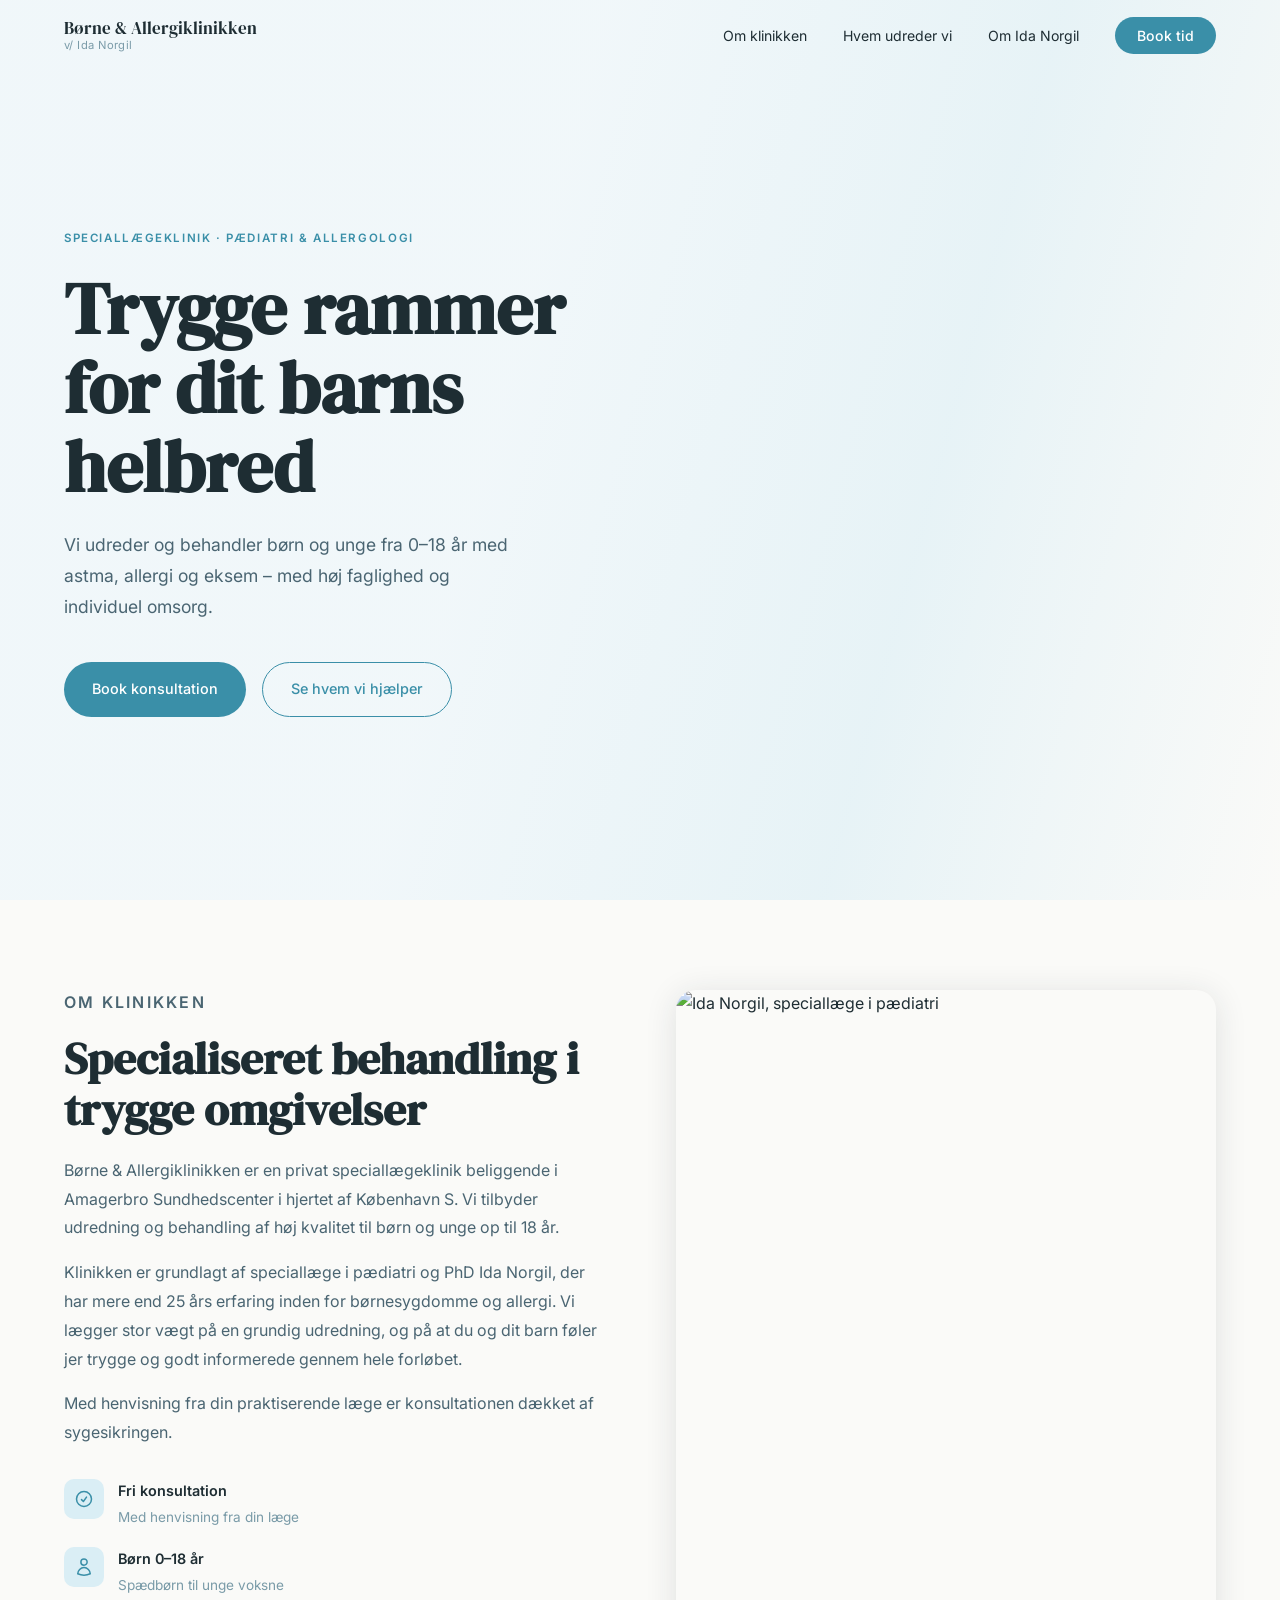
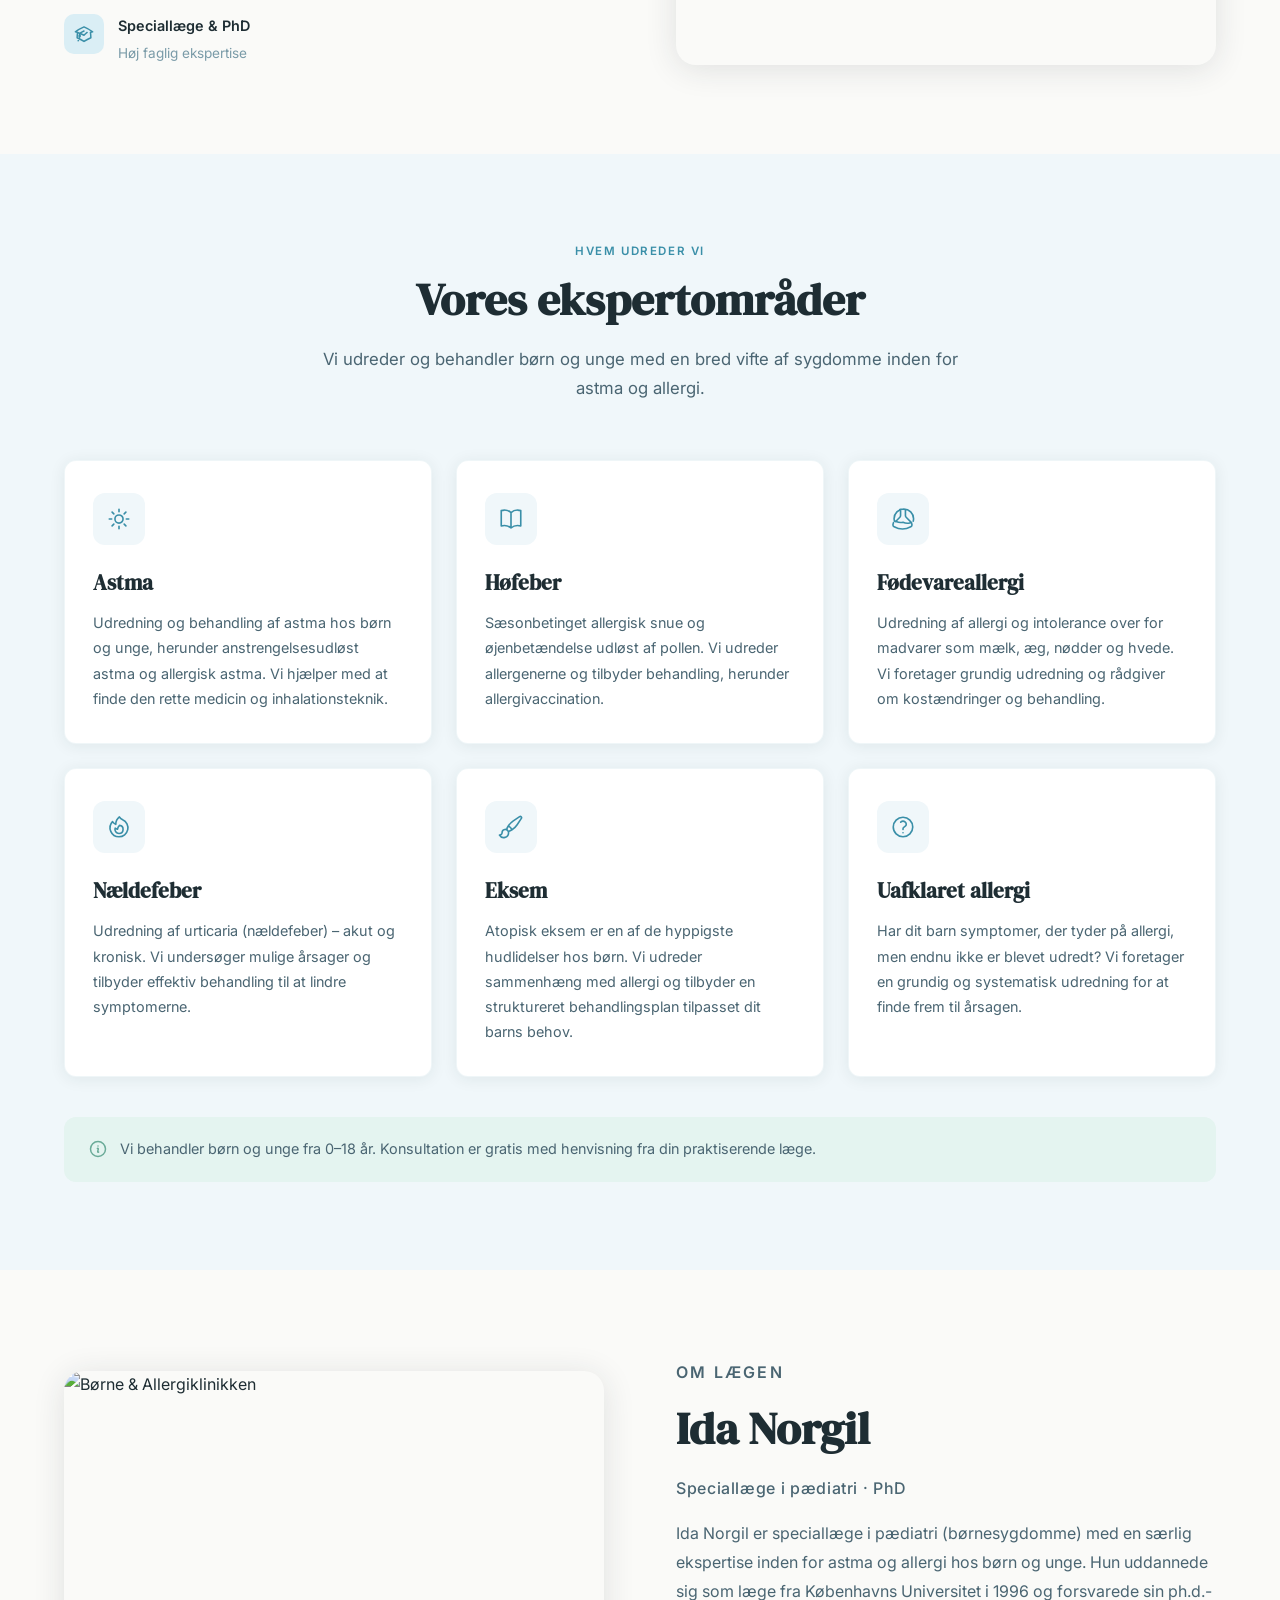
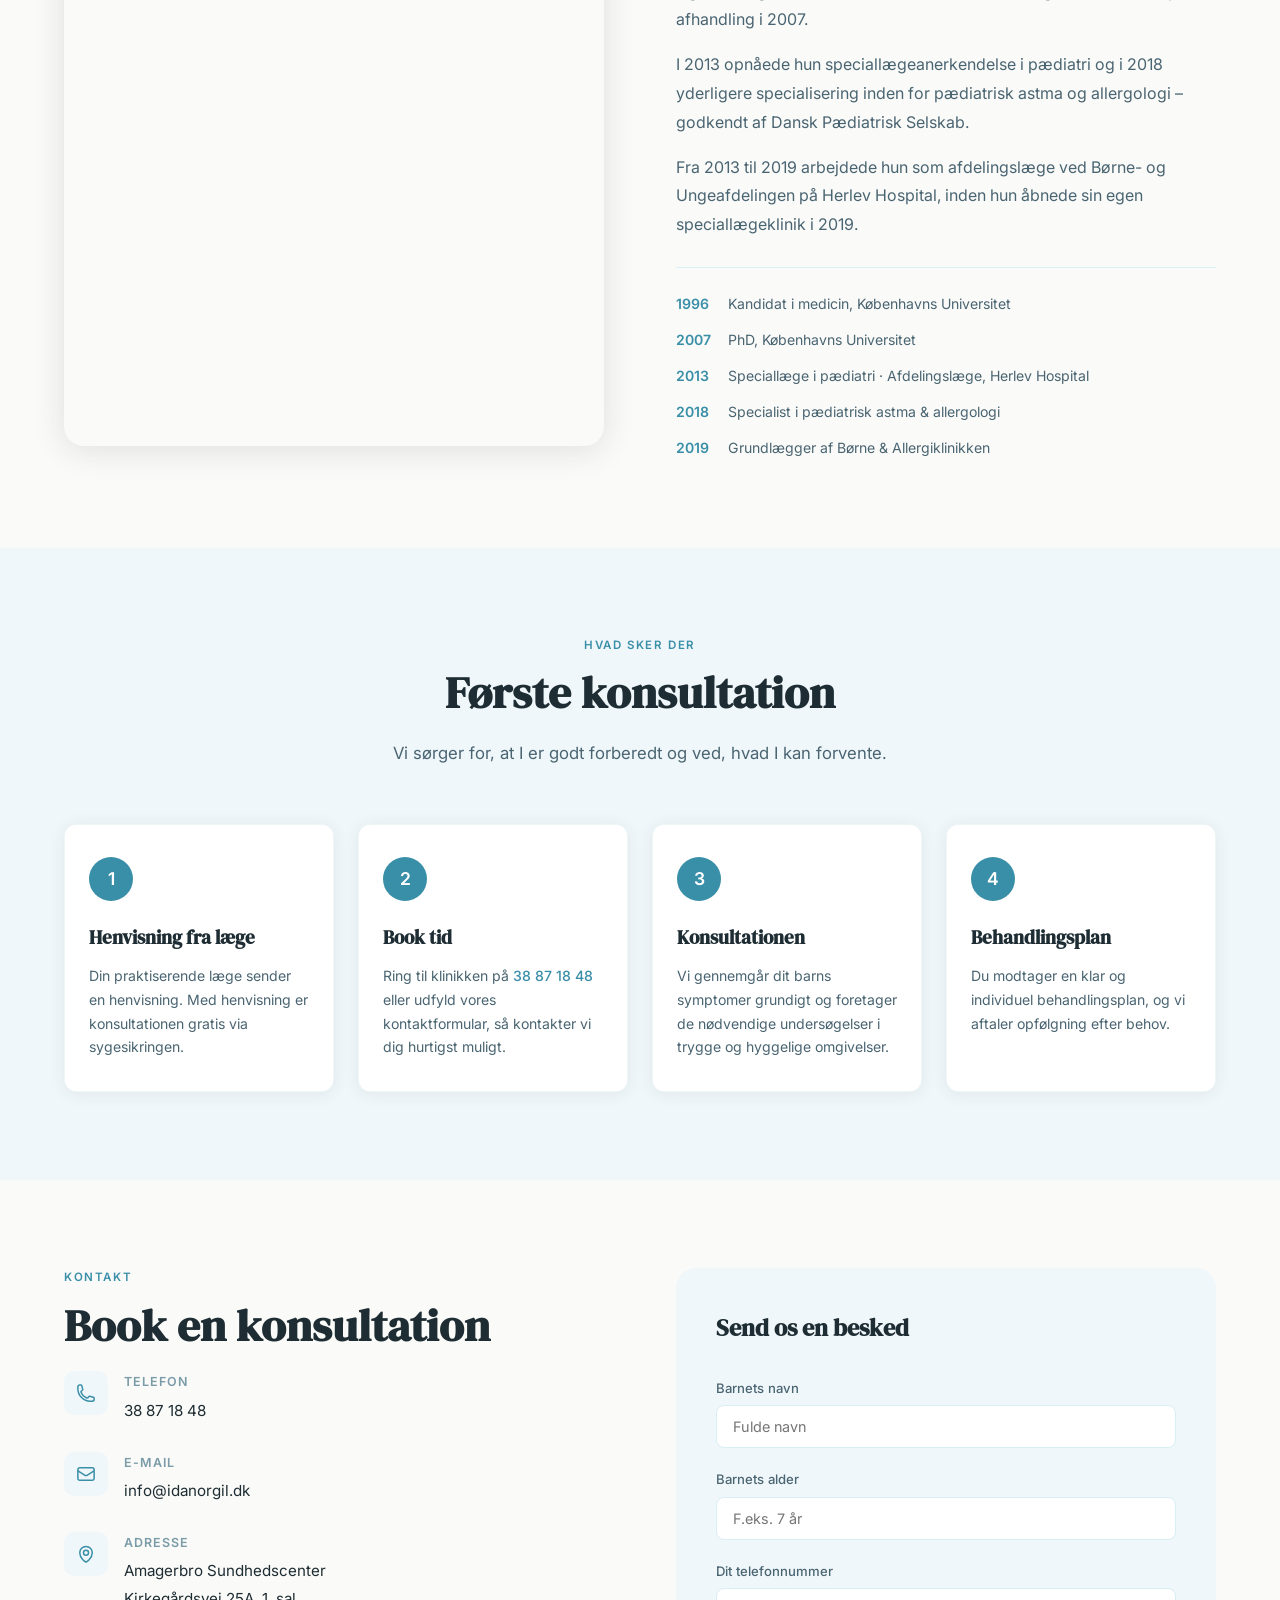
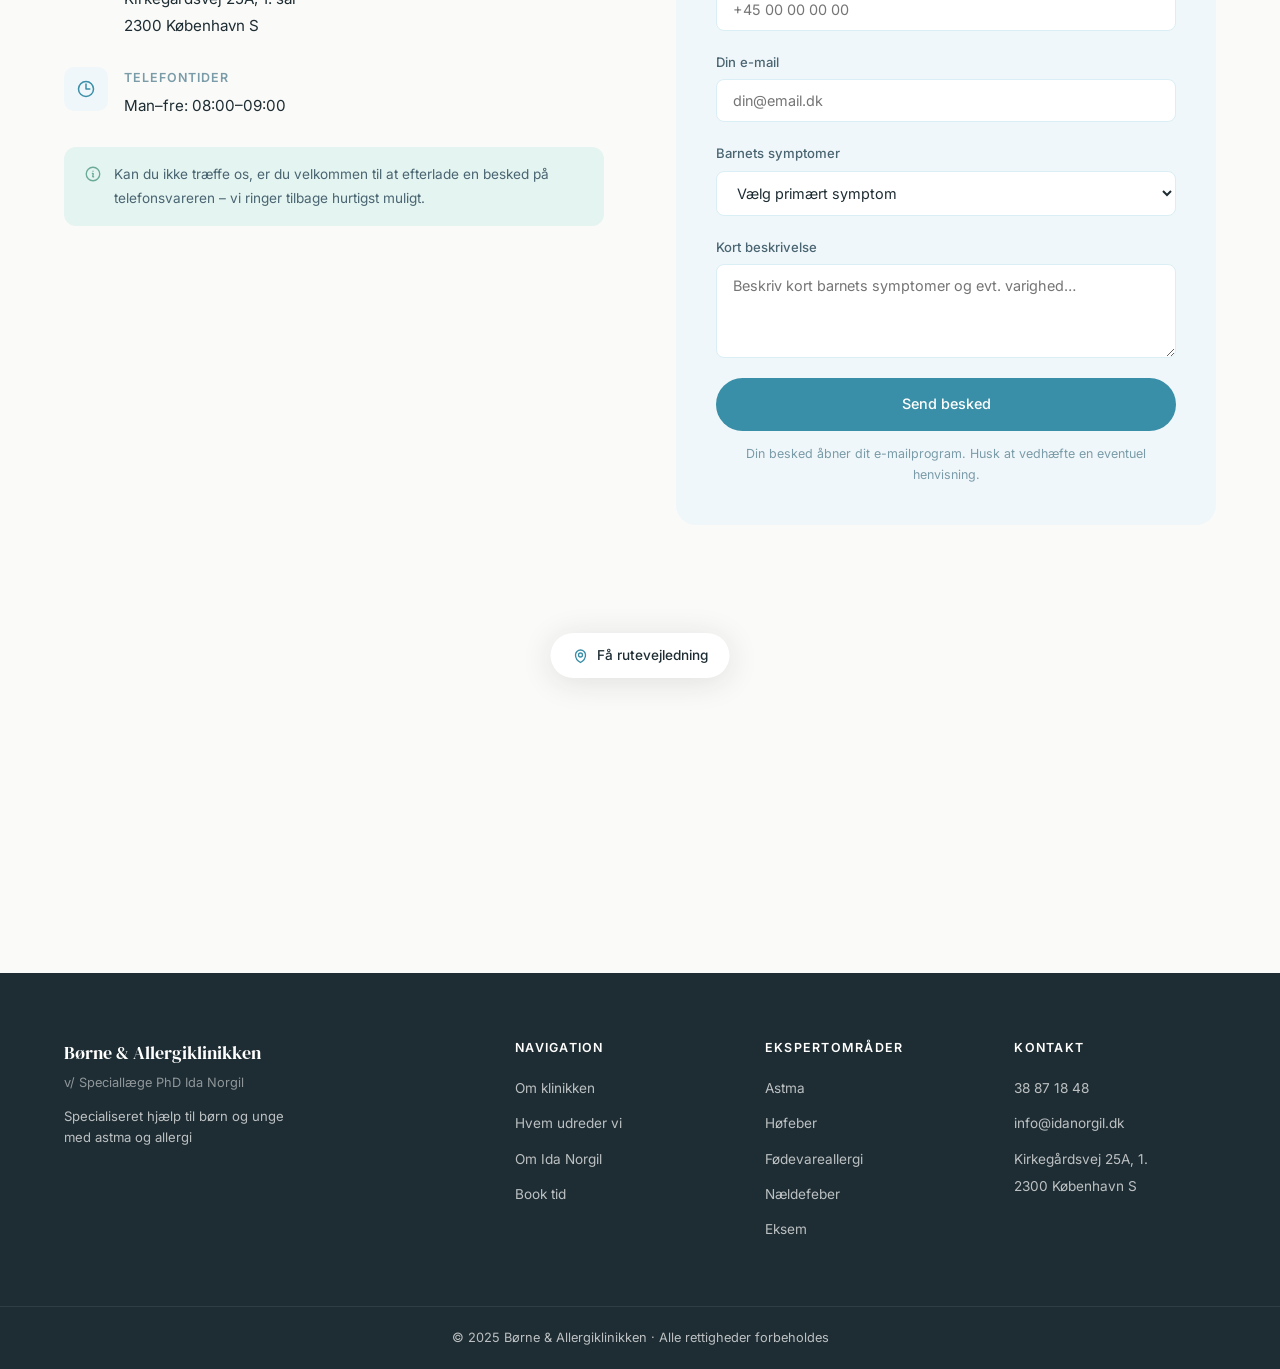
==== index.html @ 17134427 "Add files via upload" ====
<!DOCTYPE html>
<html lang="da">
<head>
  <meta charset="UTF-8" />
  <meta name="viewport" content="width=device-width, initial-scale=1.0" />
  <title>Børne & Allergiklinikken | Speciallæge Ida Norgil – København S</title>
  <meta name="description" content="Speciallægeklinik for børn og unge 0–18 år med astma, allergi, eksem og fødevareintoleranse. Ida Norgil, speciallæge i pædiatri, PhD. Amagerbro, København S." />

  <meta property="og:title" content="Børne & Allergiklinikken | Ida Norgil" />
  <meta property="og:description" content="Specialiseret udredning og behandling af børn og unge med astma og allergi i trygge omgivelser." />
  <meta property="og:type" content="website" />

  <link rel="preconnect" href="https://fonts.googleapis.com" />
  <link rel="preconnect" href="https://fonts.gstatic.com" crossorigin />
  <link href="https://fonts.googleapis.com/css2?family=DM+Serif+Display:ital@0;1&family=Inter:wght@300;400;500;600&display=swap" rel="stylesheet" />

  <link rel="stylesheet" href="style.css" />
</head>
<body>

  <!-- ─── NAV ──────────────────────────────────────────────────────────── -->
  <header class="site-header" id="top">
    <nav class="nav container">
      <a href="#top" class="nav__logo">
        <span class="nav__logo-text">
          <span class="nav__logo-main">Børne & Allergiklinikken</span>
          <span class="nav__logo-sub">v/ Ida Norgil</span>
        </span>
      </a>
      <button class="nav__burger" aria-label="Åbn menu" aria-expanded="false">
        <span></span><span></span><span></span>
      </button>
      <ul class="nav__links">
        <li><a href="#om">Om klinikken</a></li>
        <li><a href="#behandlinger">Hvem udreder vi</a></li>
        <li><a href="#ida">Om Ida Norgil</a></li>
        <li><a href="#kontakt" class="nav__cta">Book tid</a></li>
      </ul>
    </nav>
  </header>

  <!-- ─── HERO ─────────────────────────────────────────────────────────── -->
  <section class="hero" id="hero">
    <div class="hero__bg" aria-hidden="true"></div>
    <div class="container hero__inner">
      <div class="hero__content">
        <p class="hero__eyebrow">Speciallægeklinik · Pædiatri & Allergologi</p>
        <h1 class="hero__title">Trygge rammer<br>for dit barns helbred</h1>
        <p class="hero__lead">Vi udreder og behandler børn og unge fra 0–18 år med astma, allergi og eksem – med høj faglighed og individuel omsorg.</p>
        <div class="hero__actions">
          <a href="#kontakt" class="btn btn--primary">Book konsultation</a>
          <a href="#behandlinger" class="btn btn--ghost">Se hvem vi hjælper</a>
        </div>
      </div>
    </div>
  </section>

  <!-- ─── OM KLINIKKEN ──────────────────────────────────────────────────── -->
  <section class="om section" id="om">
    <div class="container om__inner">
      <div class="om__text">
        <p class="eyebrow">Om klinikken</p>
        <h2 class="section-title">Specialiseret behandling i trygge omgivelser</h2>
        <p>Børne & Allergiklinikken er en privat speciallægeklinik beliggende i Amagerbro Sundhedscenter i hjertet af København S. Vi tilbyder udredning og behandling af høj kvalitet til børn og unge op til 18 år.</p>
        <p>Klinikken er grundlagt af speciallæge i pædiatri og PhD Ida Norgil, der har mere end 25 års erfaring inden for børnesygdomme og allergi. Vi lægger stor vægt på en grundig udredning, og på at du og dit barn føler jer trygge og godt informerede gennem hele forløbet.</p>
        <p>Med henvisning fra din praktiserende læge er konsultationen dækket af sygesikringen.</p>
        <div class="om__highlights">
          <div class="om__highlight">
            <span class="om__highlight-icon">
              <svg viewBox="0 0 24 24" fill="none" stroke="currentColor" stroke-width="1.8"><path stroke-linecap="round" stroke-linejoin="round" d="M9 12.75 11.25 15 15 9.75M21 12a9 9 0 1 1-18 0 9 9 0 0 1 18 0Z"/></svg>
            </span>
            <div>
              <strong>Fri konsultation</strong>
              <span>Med henvisning fra din læge</span>
            </div>
          </div>
          <div class="om__highlight">
            <span class="om__highlight-icon">
              <svg viewBox="0 0 24 24" fill="none" stroke="currentColor" stroke-width="1.8"><path stroke-linecap="round" stroke-linejoin="round" d="M15.75 6a3.75 3.75 0 1 1-7.5 0 3.75 3.75 0 0 1 7.5 0ZM4.501 20.118a7.5 7.5 0 0 1 14.998 0A17.933 17.933 0 0 1 12 21.75c-2.676 0-5.216-.584-7.499-1.632Z"/></svg>
            </span>
            <div>
              <strong>Børn 0–18 år</strong>
              <span>Spædbørn til unge voksne</span>
            </div>
          </div>
          <div class="om__highlight">
            <span class="om__highlight-icon">
              <svg viewBox="0 0 24 24" fill="none" stroke="currentColor" stroke-width="1.8"><path stroke-linecap="round" stroke-linejoin="round" d="M4.26 10.147a60.438 60.438 0 0 0-.491 6.347A48.62 48.62 0 0 1 12 20.904a48.62 48.62 0 0 1 8.232-4.41 60.46 60.46 0 0 0-.491-6.347m-15.482 0a50.636 50.636 0 0 0-2.658-.813A59.906 59.906 0 0 1 12 3.493a59.903 59.903 0 0 1 10.399 5.84c-.896.248-1.783.52-2.658.814m-15.482 0A50.717 50.717 0 0 1 12 13.489a50.702 50.702 0 0 1 3.741-3.342M6.75 15a.75.75 0 1 0 0-1.5.75.75 0 0 0 0 1.5Zm0 0v-3.675A55.378 55.378 0 0 1 12 8.443m-7.007 11.55A5.981 5.981 0 0 0 6.75 15.75v-1.5"/></svg>
            </span>
            <div>
              <strong>Speciallæge & PhD</strong>
              <span>Høj faglig ekspertise</span>
            </div>
          </div>
        </div>
      </div>
      <div class="om__image-wrap">
        <div class="om__image-inner">
          <img src="public/images/ida.jpg" alt="Ida Norgil, speciallæge i pædiatri" />
        </div>
      </div>
    </div>
  </section>

  <!-- ─── HVEM UDREDER VI ───────────────────────────────────────────────── -->
  <section class="behandlinger section section--alt" id="behandlinger">
    <div class="container">
      <div class="section-header">
        <p class="eyebrow">Hvem udreder vi</p>
        <h2 class="section-title">Vores ekspertområder</h2>
        <p class="section-lead">Vi udreder og behandler børn og unge med en bred vifte af sygdomme inden for astma og allergi.</p>
      </div>

      <div class="cards-grid">

        <div class="card">
          <div class="card__icon">
            <svg viewBox="0 0 24 24" fill="none" stroke="currentColor" stroke-width="1.5"><path stroke-linecap="round" stroke-linejoin="round" d="M12 3v2.25m6.364.386-1.591 1.591M21 12h-2.25m-.386 6.364-1.591-1.591M12 18.75V21m-4.773-4.227-1.591 1.591M5.25 12H3m4.227-4.773L5.636 5.636M15.75 12a3.75 3.75 0 1 1-7.5 0 3.75 3.75 0 0 1 7.5 0Z"/></svg>
          </div>
          <h3 class="card__title">Astma</h3>
          <p class="card__body">Udredning og behandling af astma hos børn og unge, herunder anstrengelsesudløst astma og allergisk astma. Vi hjælper med at finde den rette medicin og inhalationsteknik.</p>
        </div>

        <div class="card">
          <div class="card__icon">
            <svg viewBox="0 0 24 24" fill="none" stroke="currentColor" stroke-width="1.5"><path stroke-linecap="round" stroke-linejoin="round" d="M12 6.042A8.967 8.967 0 0 0 6 3.75c-1.052 0-2.062.18-3 .512v14.25A8.987 8.987 0 0 1 6 18c2.305 0 4.408.867 6 2.292m0-14.25a8.966 8.966 0 0 1 6-2.292c1.052 0 2.062.18 3 .512v14.25A8.987 8.987 0 0 0 18 18a8.967 8.967 0 0 0-6 2.292m0-14.25v14.25"/></svg>
          </div>
          <h3 class="card__title">Høfeber</h3>
          <p class="card__body">Sæsonbetinget allergisk snue og øjenbetændelse udløst af pollen. Vi udreder allergenerne og tilbyder behandling, herunder allergivaccination.</p>
        </div>

        <div class="card">
          <div class="card__icon">
            <svg viewBox="0 0 24 24" fill="none" stroke="currentColor" stroke-width="1.5"><path stroke-linecap="round" stroke-linejoin="round" d="M9.75 3.104v5.714a2.25 2.25 0 0 1-.659 1.591L5 14.5M9.75 3.104c-.251.023-.501.05-.75.082m.75-.082a24.301 24.301 0 0 1 4.5 0m0 0v5.714c0 .597.237 1.17.659 1.591L19.8 15.3M14.25 3.104c.251.023.501.05.75.082M19.8 15.3l-1.57.393A9.065 9.065 0 0 1 12 15a9.065 9.065 0 0 1-6.23-.693L4.2 14M19.8 15.3l.393 1.57c.224.897-.184 1.83-1.019 2.28a15.986 15.986 0 0 1-15.348 0c-.835-.45-1.243-1.383-1.019-2.28l.393-1.57M4.2 14a9.065 9.065 0 0 1-.45-2.25 9 9 0 0 1 18 0c0 .773-.1 1.524-.286 2.243"/></svg>
          </div>
          <h3 class="card__title">Fødevareallergi</h3>
          <p class="card__body">Udredning af allergi og intolerance over for madvarer som mælk, æg, nødder og hvede. Vi foretager grundig udredning og rådgiver om kostændringer og behandling.</p>
        </div>

        <div class="card">
          <div class="card__icon">
            <svg viewBox="0 0 24 24" fill="none" stroke="currentColor" stroke-width="1.5"><path stroke-linecap="round" stroke-linejoin="round" d="M15.362 5.214A8.252 8.252 0 0 1 12 21 8.25 8.25 0 0 1 6.038 7.047 8.287 8.287 0 0 0 9 9.601a8.983 8.983 0 0 1 3.361-6.867 8.21 8.21 0 0 0 3 2.48Z"/><path stroke-linecap="round" stroke-linejoin="round" d="M12 18a3.75 3.75 0 0 0 .495-7.468 5.99 5.99 0 0 0-1.925 3.547 5.975 5.975 0 0 1-2.133-1.001A3.75 3.75 0 0 0 12 18Z"/></svg>
          </div>
          <h3 class="card__title">Nældefeber</h3>
          <p class="card__body">Udredning af urticaria (nældefeber) – akut og kronisk. Vi undersøger mulige årsager og tilbyder effektiv behandling til at lindre symptomerne.</p>
        </div>

        <div class="card">
          <div class="card__icon">
            <svg viewBox="0 0 24 24" fill="none" stroke="currentColor" stroke-width="1.5"><path stroke-linecap="round" stroke-linejoin="round" d="M9.53 16.122a3 3 0 0 0-5.78 1.128 2.25 2.25 0 0 1-2.4 2.245 4.5 4.5 0 0 0 8.4-2.245c0-.399-.078-.78-.22-1.128Zm0 0a15.998 15.998 0 0 0 3.388-1.62m-5.043-.025a15.994 15.994 0 0 1 1.622-3.395m3.42 3.42a15.995 15.995 0 0 0 4.764-4.648l3.876-5.814a1.151 1.151 0 0 0-1.597-1.597L14.146 6.32a15.996 15.996 0 0 0-4.649 4.763m3.42 3.42a6.776 6.776 0 0 0-3.42-3.42"/></svg>
          </div>
          <h3 class="card__title">Eksem</h3>
          <p class="card__body">Atopisk eksem er en af de hyppigste hudlidelser hos børn. Vi udreder sammenhæng med allergi og tilbyder en struktureret behandlingsplan tilpasset dit barns behov.</p>
        </div>

        <div class="card">
          <div class="card__icon">
            <svg viewBox="0 0 24 24" fill="none" stroke="currentColor" stroke-width="1.5"><path stroke-linecap="round" stroke-linejoin="round" d="M9.879 7.519c1.171-1.025 3.071-1.025 4.242 0 1.172 1.025 1.172 2.687 0 3.712-.203.179-.43.326-.67.442-.745.361-1.45.999-1.45 1.827v.75M21 12a9 9 0 1 1-18 0 9 9 0 0 1 18 0Zm-9 5.25h.008v.008H12v-.008Z"/></svg>
          </div>
          <h3 class="card__title">Uafklaret allergi</h3>
          <p class="card__body">Har dit barn symptomer, der tyder på allergi, men endnu ikke er blevet udredt? Vi foretager en grundig og systematisk udredning for at finde frem til årsagen.</p>
        </div>

      </div>

      <div class="section-note">
        <svg viewBox="0 0 24 24" fill="none" stroke="currentColor" stroke-width="1.8"><path stroke-linecap="round" stroke-linejoin="round" d="M11.25 11.25l.041-.02a.75.75 0 0 1 1.063.852l-.708 2.836a.75.75 0 0 0 1.063.853l.041-.021M21 12a9 9 0 1 1-18 0 9 9 0 0 1 18 0Zm-9-3.75h.008v.008H12V8.25Z"/></svg>
        <p>Vi behandler børn og unge fra 0–18 år. Konsultation er gratis med henvisning fra din praktiserende læge.</p>
      </div>
    </div>
  </section>

  <!-- ─── OM IDA NORGIL ─────────────────────────────────────────────────── -->
  <section class="ida section" id="ida">
    <div class="container ida__inner">
      <div class="ida__image-wrap">
        <div class="ida__image-inner">
          <img src="public/images/klinik.jpg" alt="Børne & Allergiklinikken" />
        </div>
      </div>
      <div class="ida__text">
        <p class="eyebrow">Om lægen</p>
        <h2 class="section-title">Ida Norgil</h2>
        <p class="ida__title-label">Speciallæge i pædiatri · PhD</p>
        <p>Ida Norgil er speciallæge i pædiatri (børnesygdomme) med en særlig ekspertise inden for astma og allergi hos børn og unge. Hun uddannede sig som læge fra Københavns Universitet i 1996 og forsvarede sin ph.d.-afhandling i 2007.</p>
        <p>I 2013 opnåede hun speciallægeanerkendelse i pædiatri og i 2018 yderligere specialisering inden for pædiatrisk astma og allergologi – godkendt af Dansk Pædiatrisk Selskab.</p>
        <p>Fra 2013 til 2019 arbejdede hun som afdelingslæge ved Børne- og Ungeafdelingen på Herlev Hospital, inden hun åbnede sin egen speciallægeklinik i 2019.</p>
        <div class="ida__cv">
          <div class="ida__cv-item">
            <span class="ida__cv-year">1996</span>
            <span>Kandidat i medicin, Københavns Universitet</span>
          </div>
          <div class="ida__cv-item">
            <span class="ida__cv-year">2007</span>
            <span>PhD, Københavns Universitet</span>
          </div>
          <div class="ida__cv-item">
            <span class="ida__cv-year">2013</span>
            <span>Speciallæge i pædiatri · Afdelingslæge, Herlev Hospital</span>
          </div>
          <div class="ida__cv-item">
            <span class="ida__cv-year">2018</span>
            <span>Specialist i pædiatrisk astma & allergologi</span>
          </div>
          <div class="ida__cv-item">
            <span class="ida__cv-year">2019</span>
            <span>Grundlægger af Børne & Allergiklinikken</span>
          </div>
        </div>
      </div>
    </div>
  </section>

  <!-- ─── FØRSTE KONSULTATION ───────────────────────────────────────────── -->
  <section class="forste section section--alt" id="forste">
    <div class="container">
      <div class="section-header">
        <p class="eyebrow">Hvad sker der</p>
        <h2 class="section-title">Første konsultation</h2>
        <p class="section-lead">Vi sørger for, at I er godt forberedt og ved, hvad I kan forvente.</p>
      </div>
      <div class="steps">
        <div class="step">
          <span class="step__num">1</span>
          <h3>Henvisning fra læge</h3>
          <p>Din praktiserende læge sender en henvisning. Med henvisning er konsultationen gratis via sygesikringen.</p>
        </div>
        <div class="step">
          <span class="step__num">2</span>
          <h3>Book tid</h3>
          <p>Ring til klinikken på <a href="tel:+4538871848">38 87 18 48</a> eller udfyld vores kontaktformular, så kontakter vi dig hurtigst muligt.</p>
        </div>
        <div class="step">
          <span class="step__num">3</span>
          <h3>Konsultationen</h3>
          <p>Vi gennemgår dit barns symptomer grundigt og foretager de nødvendige undersøgelser i trygge og hyggelige omgivelser.</p>
        </div>
        <div class="step">
          <span class="step__num">4</span>
          <h3>Behandlingsplan</h3>
          <p>Du modtager en klar og individuel behandlingsplan, og vi aftaler opfølgning efter behov.</p>
        </div>
      </div>
    </div>
  </section>

  <!-- ─── KONTAKT ───────────────────────────────────────────────────────── -->
  <section class="kontakt section" id="kontakt">
    <div class="container kontakt__inner">

      <div class="kontakt__info">
        <p class="eyebrow">Kontakt</p>
        <h2 class="section-title">Book en konsultation</h2>

        <div class="kontakt__detail-item">
          <span class="kontakt__icon">
            <svg viewBox="0 0 24 24" fill="none" stroke="currentColor" stroke-width="1.8"><path stroke-linecap="round" stroke-linejoin="round" d="M2.25 6.75c0 8.284 6.716 15 15 15h2.25a2.25 2.25 0 0 0 2.25-2.25v-1.372c0-.516-.351-.966-.852-1.091l-4.423-1.106c-.44-.11-.902.055-1.173.417l-.97 1.293c-.282.376-.769.542-1.21.38a12.035 12.035 0 0 1-7.143-7.143c-.162-.441.004-.928.38-1.21l1.293-.97c.363-.271.527-.734.417-1.173L6.963 3.102a1.125 1.125 0 0 0-1.091-.852H4.5A2.25 2.25 0 0 0 2.25 4.5v2.25Z"/></svg>
          </span>
          <div>
            <strong>Telefon</strong>
            <a href="tel:+4538871848">38 87 18 48</a>
          </div>
        </div>

        <div class="kontakt__detail-item">
          <span class="kontakt__icon">
            <svg viewBox="0 0 24 24" fill="none" stroke="currentColor" stroke-width="1.8"><path stroke-linecap="round" stroke-linejoin="round" d="M21.75 6.75v10.5a2.25 2.25 0 0 1-2.25 2.25h-15a2.25 2.25 0 0 1-2.25-2.25V6.75m19.5 0A2.25 2.25 0 0 0 19.5 4.5h-15a2.25 2.25 0 0 0-2.25 2.25m19.5 0v.243a2.25 2.25 0 0 1-1.07 1.916l-7.5 4.615a2.25 2.25 0 0 1-2.36 0L3.32 8.91a2.25 2.25 0 0 1-1.07-1.916V6.75"/></svg>
          </span>
          <div>
            <strong>E-mail</strong>
            <a href="mailto:info@idanorgil.dk">info@idanorgil.dk</a>
          </div>
        </div>

        <div class="kontakt__detail-item">
          <span class="kontakt__icon">
            <svg viewBox="0 0 24 24" fill="none" stroke="currentColor" stroke-width="1.8"><path stroke-linecap="round" stroke-linejoin="round" d="M15 10.5a3 3 0 1 1-6 0 3 3 0 0 1 6 0Z"/><path stroke-linecap="round" stroke-linejoin="round" d="M19.5 10.5c0 7.142-7.5 11.25-7.5 11.25S4.5 17.642 4.5 10.5a7.5 7.5 0 1 1 15 0Z"/></svg>
          </span>
          <div>
            <strong>Adresse</strong>
            <a href="https://www.google.com/maps/search/?api=1&query=Amagerbro+Sundhedscenter+Kirkeg%C3%A5rdsvej+25A+2300+K%C3%B8benhavn+S" target="_blank" rel="noopener">
              Amagerbro Sundhedscenter<br>Kirkegårdsvej 25A, 1. sal<br>2300 København S
            </a>
          </div>
        </div>

        <div class="kontakt__detail-item">
          <span class="kontakt__icon">
            <svg viewBox="0 0 24 24" fill="none" stroke="currentColor" stroke-width="1.8"><path stroke-linecap="round" stroke-linejoin="round" d="M12 6v6h4.5m4.5 0a9 9 0 1 1-18 0 9 9 0 0 1 18 0Z"/></svg>
          </span>
          <div>
            <strong>Telefontider</strong>
            <span>Man–fre: 08:00–09:00</span>
          </div>
        </div>

        <div class="kontakt__note">
          <svg viewBox="0 0 24 24" fill="none" stroke="currentColor" stroke-width="1.8"><path stroke-linecap="round" stroke-linejoin="round" d="M11.25 11.25l.041-.02a.75.75 0 0 1 1.063.852l-.708 2.836a.75.75 0 0 0 1.063.853l.041-.021M21 12a9 9 0 1 1-18 0 9 9 0 0 1 18 0Zm-9-3.75h.008v.008H12V8.25Z"/></svg>
          <p>Kan du ikke træffe os, er du velkommen til at efterlade en besked på telefonsvareren – vi ringer tilbage hurtigst muligt.</p>
        </div>
      </div>

      <form class="kontakt__form" action="mailto:info@idanorgil.dk" method="GET" enctype="text/plain">
        <h3 class="kontakt__form-title">Send os en besked</h3>

        <div class="form-row">
          <label for="navn">Barnets navn</label>
          <input type="text" id="navn" name="Barnets navn" placeholder="Fulde navn" required />
        </div>

        <div class="form-row">
          <label for="alder">Barnets alder</label>
          <input type="text" id="alder" name="Alder" placeholder="F.eks. 7 år" required />
        </div>

        <div class="form-row">
          <label for="telefon">Dit telefonnummer</label>
          <input type="tel" id="telefon" name="Telefon" placeholder="+45 00 00 00 00" required />
        </div>

        <div class="form-row">
          <label for="email">Din e-mail</label>
          <input type="email" id="email" name="Email" placeholder="din@email.dk" required />
        </div>

        <div class="form-row">
          <label for="symptomer">Barnets symptomer</label>
          <select id="symptomer" name="Symptomer">
            <option value="">Vælg primært symptom</option>
            <option>Astma</option>
            <option>Høfeber / pollenallergi</option>
            <option>Fødevareallergi / intolerance</option>
            <option>Nældefeber (urticaria)</option>
            <option>Eksem</option>
            <option>Uafklaret allergi</option>
            <option>Andet</option>
          </select>
        </div>

        <div class="form-row">
          <label for="besked">Kort beskrivelse</label>
          <textarea id="besked" name="Besked" rows="4" placeholder="Beskriv kort barnets symptomer og evt. varighed…"></textarea>
        </div>

        <button type="submit" class="btn btn--primary btn--full">Send besked</button>
        <p class="form-disclaimer">Din besked åbner dit e-mailprogram. Husk at vedhæfte en eventuel henvisning.</p>
      </form>

    </div>
  </section>

  <!-- ─── MAP ──────────────────────────────────────────────────────────── -->
  <section class="map-section">
    <div class="map-wrap">
      <iframe
        class="map-iframe"
        loading="lazy"
        allowfullscreen
        referrerpolicy="no-referrer-when-downgrade"
        src="https://maps.google.com/maps?q=Kirkeg%C3%A5rdsvej+25A+2300+K%C3%B8benhavn+S&output=embed"
        title="Børne & Allergiklinikken på kort">
      </iframe>
      <a
        href="https://www.google.com/maps/search/?api=1&query=Amagerbro+Sundhedscenter+Kirkeg%C3%A5rdsvej+25A+2300+K%C3%B8benhavn+S"
        target="_blank"
        rel="noopener"
        class="map-directions">
        <svg viewBox="0 0 24 24" fill="none" stroke="currentColor" stroke-width="2"><path stroke-linecap="round" stroke-linejoin="round" d="M15 10.5a3 3 0 1 1-6 0 3 3 0 0 1 6 0Z"/><path stroke-linecap="round" stroke-linejoin="round" d="M19.5 10.5c0 7.142-7.5 11.25-7.5 11.25S4.5 17.642 4.5 10.5a7.5 7.5 0 1 1 15 0Z"/></svg>
        Få rutevejledning
      </a>
    </div>
  </section>

  <!-- ─── FOOTER ────────────────────────────────────────────────────────── -->
  <footer class="footer">
    <div class="container footer__inner">
      <div class="footer__brand">
        <p class="footer__logo-main">Børne & Allergiklinikken</p>
        <p class="footer__logo-sub">v/ Speciallæge PhD Ida Norgil</p>
        <p class="footer__tagline">Specialiseret hjælp til børn og unge med astma og allergi</p>
      </div>
      <div class="footer__col">
        <h4>Navigation</h4>
        <ul>
          <li><a href="#om">Om klinikken</a></li>
          <li><a href="#behandlinger">Hvem udreder vi</a></li>
          <li><a href="#ida">Om Ida Norgil</a></li>
          <li><a href="#kontakt">Book tid</a></li>
        </ul>
      </div>
      <div class="footer__col">
        <h4>Ekspertområder</h4>
        <ul>
          <li><a href="#behandlinger">Astma</a></li>
          <li><a href="#behandlinger">Høfeber</a></li>
          <li><a href="#behandlinger">Fødevareallergi</a></li>
          <li><a href="#behandlinger">Nældefeber</a></li>
          <li><a href="#behandlinger">Eksem</a></li>
        </ul>
      </div>
      <div class="footer__col">
        <h4>Kontakt</h4>
        <ul>
          <li><a href="tel:+4538871848">38 87 18 48</a></li>
          <li><a href="mailto:info@idanorgil.dk">info@idanorgil.dk</a></li>
          <li>
            <a href="https://www.google.com/maps/search/?api=1&query=Kirkeg%C3%A5rdsvej+25A+2300+K%C3%B8benhavn+S" target="_blank" rel="noopener">
              Kirkegårdsvej 25A, 1.<br>2300 København S
            </a>
          </li>
        </ul>
      </div>
    </div>
    <div class="footer__bottom">
      <div class="container">
        <p>&copy; 2025 Børne & Allergiklinikken · Alle rettigheder forbeholdes</p>
      </div>
    </div>
  </footer>

  <a href="#top" class="back-to-top" id="backToTop" aria-label="Tilbage til toppen">
    <svg xmlns="http://www.w3.org/2000/svg" viewBox="0 0 24 24" fill="none" stroke="currentColor" stroke-width="2"><path stroke-linecap="round" stroke-linejoin="round" d="M4.5 10.5 12 3m0 0 7.5 7.5M12 3v18"/></svg>
  </a>

  <script src="main.js"></script>
</body>
</html>
---- style.css ----
/* ── Variables ──────────────────────────────────────────────────────────── */
:root {
  --sky-pale:   #f0f7fa;
  --sky-light:  #daeef5;
  --teal:       #3a8fa8;
  --teal-dark:  #2a6d82;
  --teal-deeper:#1d5264;
  --mint:       #e4f4f0;
  --sage:       #6aab98;
  --warm-white: #fafaf8;
  --charcoal:   #1e2d33;
  --mid:        #4a6572;
  --muted:      #7a9ba8;
  --white:      #ffffff;

  --font-serif: 'DM Serif Display', Georgia, serif;
  --font-sans:  'Inter', system-ui, sans-serif;

  --radius:     12px;
  --radius-lg:  20px;
  --shadow:     0 2px 16px rgba(30, 45, 51, 0.08);
  --shadow-md:  0 4px 32px rgba(30, 45, 51, 0.12);
  --transition: 0.25s ease;
  --max-w:      1200px;
  --section-py: 88px;
}

/* ── Reset ──────────────────────────────────────────────────────────────── */
*, *::before, *::after { box-sizing: border-box; margin: 0; padding: 0; }
html { scroll-behavior: smooth; }
body {
  font-family: var(--font-sans);
  background: var(--warm-white);
  color: var(--charcoal);
  line-height: 1.7;
  -webkit-font-smoothing: antialiased;
}
img { display: block; max-width: 100%; height: auto; }
a { color: inherit; text-decoration: none; }
ul { list-style: none; }
button { cursor: pointer; border: none; background: none; font: inherit; }

/* ── Utilities ──────────────────────────────────────────────────────────── */
.container { width: 100%; max-width: var(--max-w); margin-inline: auto; padding-inline: 24px; }
.section        { padding-block: var(--section-py); }
.section--alt   { background: var(--sky-pale); }

.eyebrow {
  font-size: 0.72rem; font-weight: 600; letter-spacing: 0.14em;
  text-transform: uppercase; color: var(--teal); margin-bottom: 12px;
}
.section-title {
  font-family: var(--font-serif);
  font-size: clamp(2rem, 4vw, 2.8rem);
  line-height: 1.15; color: var(--charcoal); margin-bottom: 20px;
}
.section-header { text-align: center; max-width: 640px; margin-inline: auto; margin-bottom: 56px; }
.section-lead { font-size: 1.05rem; color: var(--mid); line-height: 1.75; }

/* ── Buttons ────────────────────────────────────────────────────────────── */
.btn {
  display: inline-flex; align-items: center; gap: 8px;
  padding: 14px 28px; border-radius: 50px;
  font-size: 0.9rem; font-weight: 500;
  transition: all var(--transition); white-space: nowrap;
}
.btn--primary { background: var(--teal); color: var(--white); }
.btn--primary:hover { background: var(--teal-dark); transform: translateY(-1px); box-shadow: 0 6px 20px rgba(58,143,168,0.35); }
.btn--ghost { border: 1.5px solid var(--teal); color: var(--teal); }
.btn--ghost:hover { background: var(--teal); color: var(--white); }
.btn--full { width: 100%; justify-content: center; }

/* ── Nav ────────────────────────────────────────────────────────────────── */
.site-header {
  position: fixed; top: 0; left: 0; right: 0; z-index: 100;
  background: transparent;
  transition: background var(--transition), box-shadow var(--transition);
}
.site-header.scrolled {
  background: rgba(250, 250, 248, 0.96);
  backdrop-filter: blur(12px);
  box-shadow: 0 1px 20px rgba(30,45,51,0.08);
}
.nav { display: flex; align-items: center; justify-content: space-between; height: 72px; }
.nav__logo { display: flex; align-items: center; gap: 10px; }
.nav__logo-text { display: flex; flex-direction: column; line-height: 1.2; }
.nav__logo-main { font-family: var(--font-serif); font-size: 1.05rem; color: var(--charcoal); }
.nav__logo-sub { font-size: 0.7rem; color: var(--muted); letter-spacing: 0.04em; }

.nav__links { display: flex; align-items: center; gap: 36px; }
.nav__links a { font-size: 0.88rem; font-weight: 400; color: var(--charcoal); transition: color var(--transition); }
.nav__links a:hover { color: var(--teal); }
.nav__cta {
  background: var(--teal) !important; color: var(--white) !important;
  padding: 10px 22px; border-radius: 50px; font-weight: 500 !important;
}
.nav__cta:hover { background: var(--teal-dark) !important; }

.nav__burger { display: none; flex-direction: column; gap: 5px; padding: 4px; }
.nav__burger span { display: block; width: 24px; height: 2px; background: var(--charcoal); border-radius: 2px; transition: all var(--transition); }
.nav__burger.open span:nth-child(1) { transform: translateY(7px) rotate(45deg); }
.nav__burger.open span:nth-child(2) { opacity: 0; }
.nav__burger.open span:nth-child(3) { transform: translateY(-7px) rotate(-45deg); }

/* ── Hero ────────────────────────────────────────────────────────────────── */
.hero { position: relative; min-height: 100svh; display: flex; align-items: center; overflow: hidden; }
.hero__bg {
  position: absolute; inset: 0;
  background-image:
    linear-gradient(105deg, rgba(240,247,250,0.97) 0%, rgba(240,247,250,0.92) 40%, rgba(218,238,245,0.6) 70%, transparent 100%),
    url('public/images/hero.jpg');
  background-size: cover; background-position: center right;
}
.hero__inner { position: relative; z-index: 1; padding-block: 140px 100px; }
.hero__content { max-width: 580px; }
.hero__eyebrow {
  display: inline-block; font-size: 0.72rem; font-weight: 600;
  letter-spacing: 0.14em; text-transform: uppercase; color: var(--teal); margin-bottom: 20px;
}
.hero__title {
  font-family: var(--font-serif);
  font-size: clamp(2.8rem, 6vw, 4.5rem);
  line-height: 1.1; color: var(--charcoal); margin-bottom: 24px;
}
.hero__lead { font-size: 1.1rem; color: var(--mid); line-height: 1.75; margin-bottom: 40px; max-width: 460px; }
.hero__actions { display: flex; gap: 16px; flex-wrap: wrap; }

/* ── Om ─────────────────────────────────────────────────────────────────── */
.om__inner { display: grid; grid-template-columns: 1fr 1fr; gap: 72px; align-items: center; }
.om__text p { color: var(--mid); margin-bottom: 16px; font-size: 1rem; line-height: 1.8; }
.om__highlights { display: flex; flex-direction: column; gap: 16px; margin-top: 32px; }
.om__highlight { display: flex; align-items: flex-start; gap: 14px; }
.om__highlight-icon {
  width: 40px; height: 40px; background: var(--sky-light);
  border-radius: 10px; display: flex; align-items: center; justify-content: center; flex-shrink: 0;
}
.om__highlight-icon svg { width: 20px; height: 20px; color: var(--teal); }
.om__highlight strong { display: block; font-size: 0.9rem; font-weight: 600; color: var(--charcoal); }
.om__highlight span { font-size: 0.85rem; color: var(--muted); }
.om__image-wrap { position: relative; }
.om__image-inner { border-radius: var(--radius-lg); overflow: hidden; aspect-ratio: 4/5; box-shadow: var(--shadow-md); }
.om__image-inner img { width: 100%; height: 100%; object-fit: cover; }

/* ── Cards ──────────────────────────────────────────────────────────────── */
.cards-grid { display: grid; grid-template-columns: repeat(3, 1fr); gap: 24px; }
.card {
  background: var(--white); border-radius: var(--radius); padding: 32px 28px;
  box-shadow: var(--shadow); border: 1px solid rgba(58,143,168,0.08);
  transition: box-shadow var(--transition), transform var(--transition);
}
.card:hover { box-shadow: var(--shadow-md); transform: translateY(-3px); }
.card__icon {
  width: 52px; height: 52px; background: var(--sky-pale); border-radius: 12px;
  display: flex; align-items: center; justify-content: center; margin-bottom: 20px;
}
.card__icon svg { width: 26px; height: 26px; color: var(--teal); }
.card__title { font-family: var(--font-serif); font-size: 1.3rem; color: var(--charcoal); margin-bottom: 10px; }
.card__body { font-size: 0.9rem; color: var(--mid); line-height: 1.75; }

.section-note {
  display: flex; align-items: flex-start; gap: 12px;
  background: var(--mint); border-radius: var(--radius); padding: 20px 24px; margin-top: 40px;
}
.section-note svg { width: 20px; height: 20px; color: var(--sage); flex-shrink: 0; margin-top: 2px; }
.section-note p { font-size: 0.9rem; color: var(--mid); }

/* ── Ida ─────────────────────────────────────────────────────────────────── */
.ida__inner { display: grid; grid-template-columns: 1fr 1fr; gap: 72px; align-items: center; }
.ida__image-wrap { position: relative; }
.ida__image-inner { border-radius: var(--radius-lg); overflow: hidden; aspect-ratio: 4/5; box-shadow: var(--shadow-md); }
.ida__image-inner img { width: 100%; height: 100%; object-fit: cover; }
.ida__title-label { font-size: 0.85rem; font-weight: 500; color: var(--teal); letter-spacing: 0.04em; margin-bottom: 20px; }
.ida__text p { color: var(--mid); font-size: 1rem; line-height: 1.8; margin-bottom: 16px; }
.ida__cv { margin-top: 28px; border-top: 1px solid var(--sky-light); padding-top: 24px; display: flex; flex-direction: column; gap: 12px; }
.ida__cv-item { display: flex; gap: 16px; font-size: 0.88rem; color: var(--mid); }
.ida__cv-year { font-weight: 600; color: var(--teal); min-width: 36px; }

/* ── Steps ──────────────────────────────────────────────────────────────── */
.steps { display: grid; grid-template-columns: repeat(4, 1fr); gap: 24px; }
.step {
  background: var(--white); border-radius: var(--radius); padding: 32px 24px;
  box-shadow: var(--shadow); border: 1px solid rgba(58,143,168,0.08);
}
.step__num {
  display: flex; align-items: center; justify-content: center;
  width: 44px; height: 44px; background: var(--teal); color: var(--white);
  border-radius: 50%; font-weight: 600; font-size: 1.1rem; margin-bottom: 20px;
}
.step h3 { font-family: var(--font-serif); font-size: 1.2rem; color: var(--charcoal); margin-bottom: 10px; }
.step p { font-size: 0.88rem; color: var(--mid); line-height: 1.7; }
.step p a { color: var(--teal); font-weight: 500; }
.step p a:hover { text-decoration: underline; }

/* ── Kontakt ────────────────────────────────────────────────────────────── */
.kontakt__inner { display: grid; grid-template-columns: 1fr 1fr; gap: 72px; align-items: flex-start; }
.kontakt__detail-item { display: flex; align-items: flex-start; gap: 16px; margin-bottom: 28px; }
.kontakt__icon {
  width: 44px; height: 44px; background: var(--sky-pale); border-radius: 10px;
  display: flex; align-items: center; justify-content: center; flex-shrink: 0;
}
.kontakt__icon svg { width: 20px; height: 20px; color: var(--teal); }
.kontakt__detail-item strong {
  display: block; font-size: 0.78rem; font-weight: 600;
  text-transform: uppercase; letter-spacing: 0.08em; color: var(--muted); margin-bottom: 4px;
}
.kontakt__detail-item a,
.kontakt__detail-item span { font-size: 0.95rem; color: var(--charcoal); line-height: 1.55; transition: color var(--transition); }
.kontakt__detail-item a:hover { color: var(--teal); }
.kontakt__note {
  display: flex; gap: 12px; background: var(--mint);
  border-radius: var(--radius); padding: 16px 20px; margin-top: 8px;
}
.kontakt__note svg { width: 18px; height: 18px; color: var(--sage); flex-shrink: 0; margin-top: 2px; }
.kontakt__note p { font-size: 0.85rem; color: var(--mid); }

/* ── Form ───────────────────────────────────────────────────────────────── */
.kontakt__form { background: var(--sky-pale); border-radius: var(--radius-lg); padding: 40px; }
.kontakt__form-title { font-family: var(--font-serif); font-size: 1.5rem; color: var(--charcoal); margin-bottom: 28px; }
.form-row { display: flex; flex-direction: column; gap: 6px; margin-bottom: 20px; }
.form-row label { font-size: 0.82rem; font-weight: 500; color: var(--mid); }
.form-row input,
.form-row select,
.form-row textarea {
  width: 100%; padding: 12px 16px; border: 1.5px solid var(--sky-light);
  border-radius: 8px; font-family: var(--font-sans); font-size: 0.9rem;
  color: var(--charcoal); background: var(--white);
  transition: border-color var(--transition), box-shadow var(--transition);
  resize: vertical; outline: none;
}
.form-row input:focus,
.form-row select:focus,
.form-row textarea:focus { border-color: var(--teal); box-shadow: 0 0 0 3px rgba(58,143,168,0.12); }
.form-disclaimer { font-size: 0.78rem; color: var(--muted); text-align: center; margin-top: 12px; }

/* ── Map ─────────────────────────────────────────────────────────────────── */
.map-section { position: relative; }
.map-wrap { position: relative; }
.map-iframe { width: 100%; height: 360px; border: none; display: block; filter: grayscale(10%) saturate(90%); }
.map-directions {
  position: absolute; top: 20px; left: 50%; transform: translateX(-50%);
  display: flex; align-items: center; gap: 8px; padding: 11px 22px;
  background: var(--white); border-radius: 50px; font-size: 0.85rem; font-weight: 500;
  color: var(--charcoal); box-shadow: var(--shadow-md); white-space: nowrap;
  transition: box-shadow var(--transition), transform var(--transition);
}
.map-directions:hover { box-shadow: 0 8px 30px rgba(30,45,51,0.18); transform: translateX(-50%) translateY(-2px); }
.map-directions svg { width: 16px; height: 16px; color: var(--teal); }

/* ── Footer ─────────────────────────────────────────────────────────────── */
.footer { background: var(--charcoal); color: rgba(255,255,255,0.7); }
.footer__inner { display: grid; grid-template-columns: 2fr 1fr 1fr 1fr; gap: 48px; padding-block: 64px; }
.footer__logo-main { font-family: var(--font-serif); font-size: 1.15rem; color: var(--white); margin-bottom: 4px; }
.footer__logo-sub { font-size: 0.8rem; color: rgba(255,255,255,0.5); margin-bottom: 12px; }
.footer__tagline { font-size: 0.82rem; line-height: 1.6; max-width: 220px; }
.footer__col h4 { font-size: 0.78rem; font-weight: 600; text-transform: uppercase; letter-spacing: 0.1em; color: var(--white); margin-bottom: 16px; }
.footer__col ul { display: flex; flex-direction: column; gap: 8px; }
.footer__col a { font-size: 0.85rem; transition: color var(--transition); }
.footer__col a:hover { color: var(--white); }
.footer__bottom { border-top: 1px solid rgba(255,255,255,0.08); padding-block: 20px; }
.footer__bottom p { font-size: 0.8rem; text-align: center; }

/* ── Back to top ────────────────────────────────────────────────────────── */
.back-to-top {
  position: fixed; bottom: 32px; right: 32px;
  width: 44px; height: 44px; background: var(--teal); color: var(--white);
  border-radius: 50%; display: flex; align-items: center; justify-content: center;
  box-shadow: 0 4px 16px rgba(58,143,168,0.4);
  opacity: 0; pointer-events: none;
  transition: opacity var(--transition), transform var(--transition); z-index: 99;
}
.back-to-top svg { width: 18px; height: 18px; }
.back-to-top.visible { opacity: 1; pointer-events: auto; }
.back-to-top:hover { transform: translateY(-3px); }

/* ── Fade-in ────────────────────────────────────────────────────────────── */
.fade-in { opacity: 0; transform: translateY(20px); transition: opacity 0.55s ease, transform 0.55s ease; }
.fade-in.visible { opacity: 1; transform: none; }

/* ── Responsive ─────────────────────────────────────────────────────────── */
@media (max-width: 1024px) {
  .cards-grid { grid-template-columns: repeat(2, 1fr); }
  .steps { grid-template-columns: repeat(2, 1fr); }
  .footer__inner { grid-template-columns: 1fr 1fr; gap: 32px; }
}

@media (max-width: 768px) {
  :root { --section-py: 64px; }

  .nav__links {
    position: fixed; top: 72px; left: 0; right: 0;
    background: var(--warm-white); flex-direction: column; gap: 0;
    padding: 16px 0 24px; box-shadow: 0 8px 24px rgba(30,45,51,0.1);
    transform: translateY(-120%); opacity: 0;
    transition: transform var(--transition), opacity var(--transition);
    pointer-events: none;
  }
  .nav__links.open { transform: translateY(0); opacity: 1; pointer-events: auto; }
  .nav__links li { width: 100%; }
  .nav__links a { display: block; padding: 14px 24px; font-size: 1rem; }
  .nav__cta { margin: 8px 16px 0; border-radius: 8px; }
  .nav__burger { display: flex; }

  .hero__inner { padding-block: 120px 80px; }
  .hero__actions { flex-direction: column; }
  .hero__actions .btn { justify-content: center; }

  .om__inner, .ida__inner, .kontakt__inner { grid-template-columns: 1fr; gap: 40px; }
  .om__image-wrap, .ida__image-wrap { order: -1; }
  .om__image-inner, .ida__image-inner { aspect-ratio: 16/9; }

  .cards-grid { grid-template-columns: 1fr; }
  .steps { grid-template-columns: 1fr; }
  .kontakt__form { padding: 28px 20px; }
  .footer__inner { grid-template-columns: 1fr; }
}
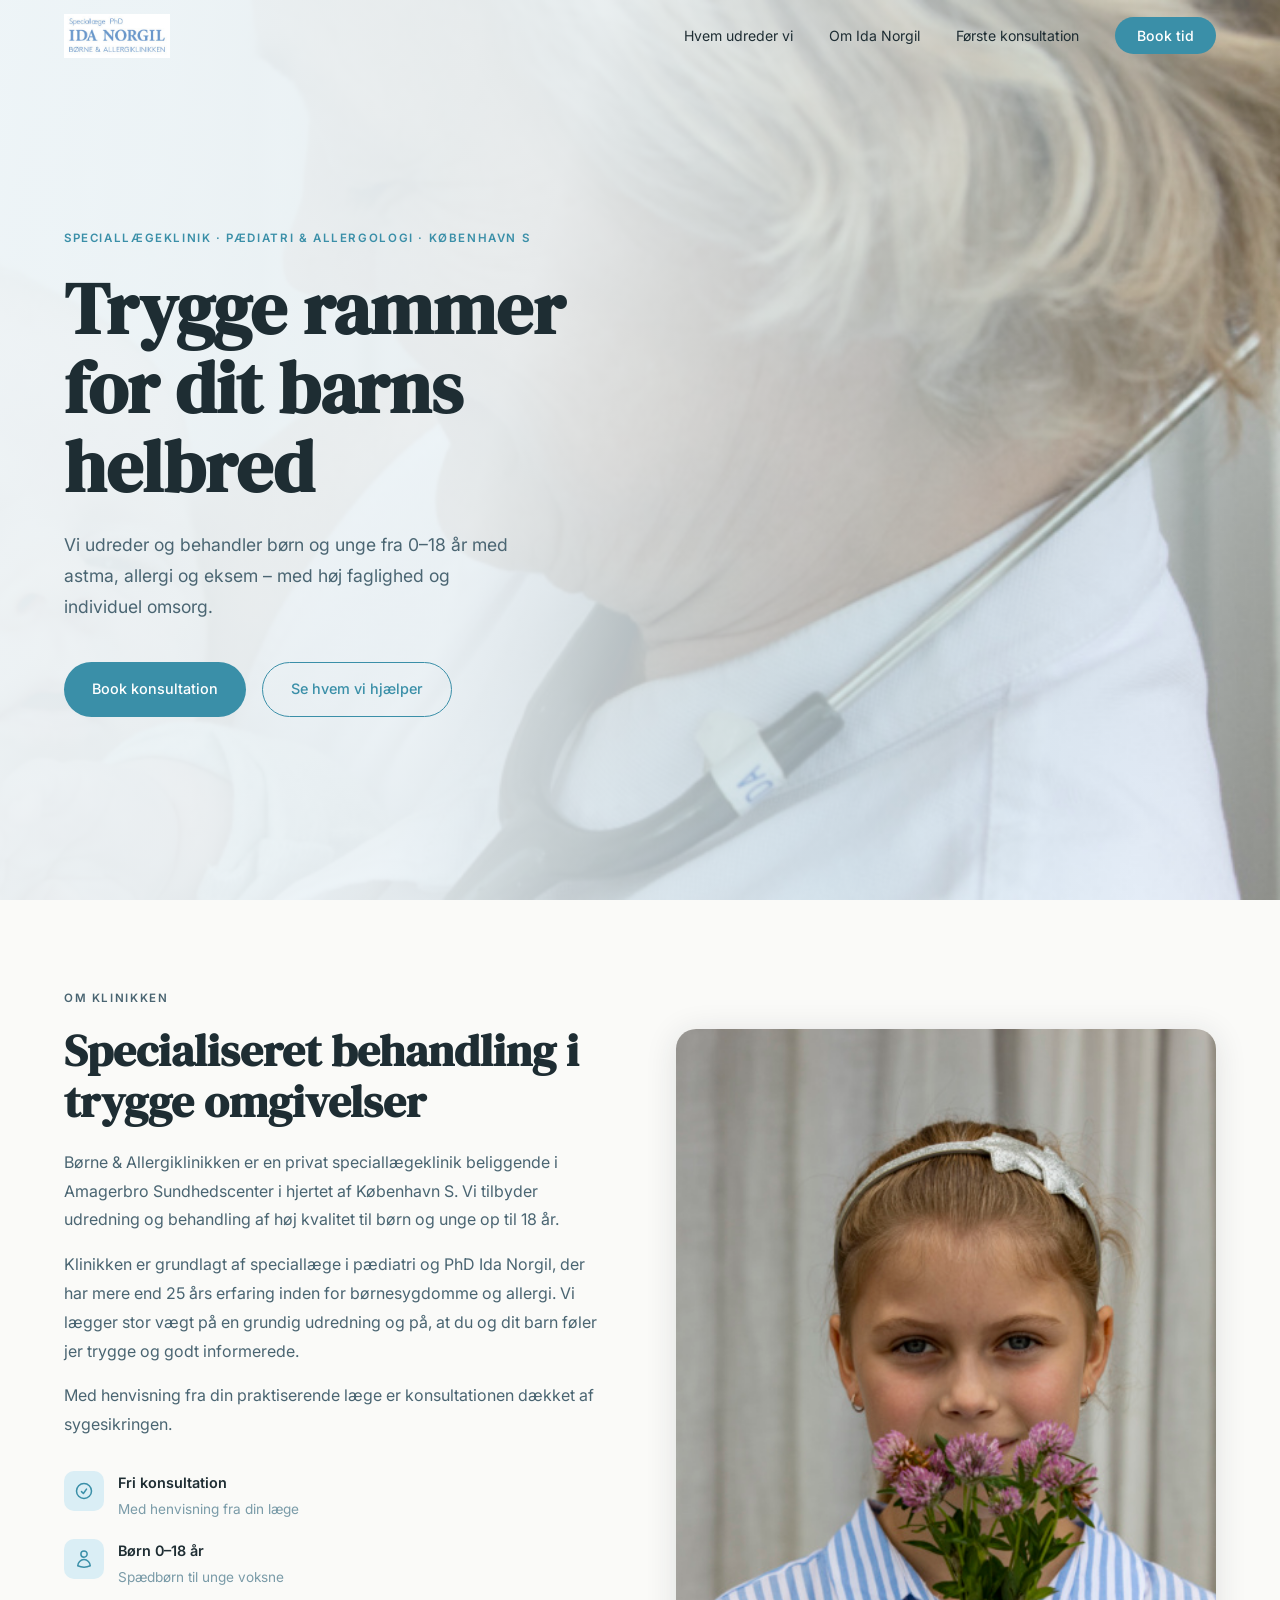
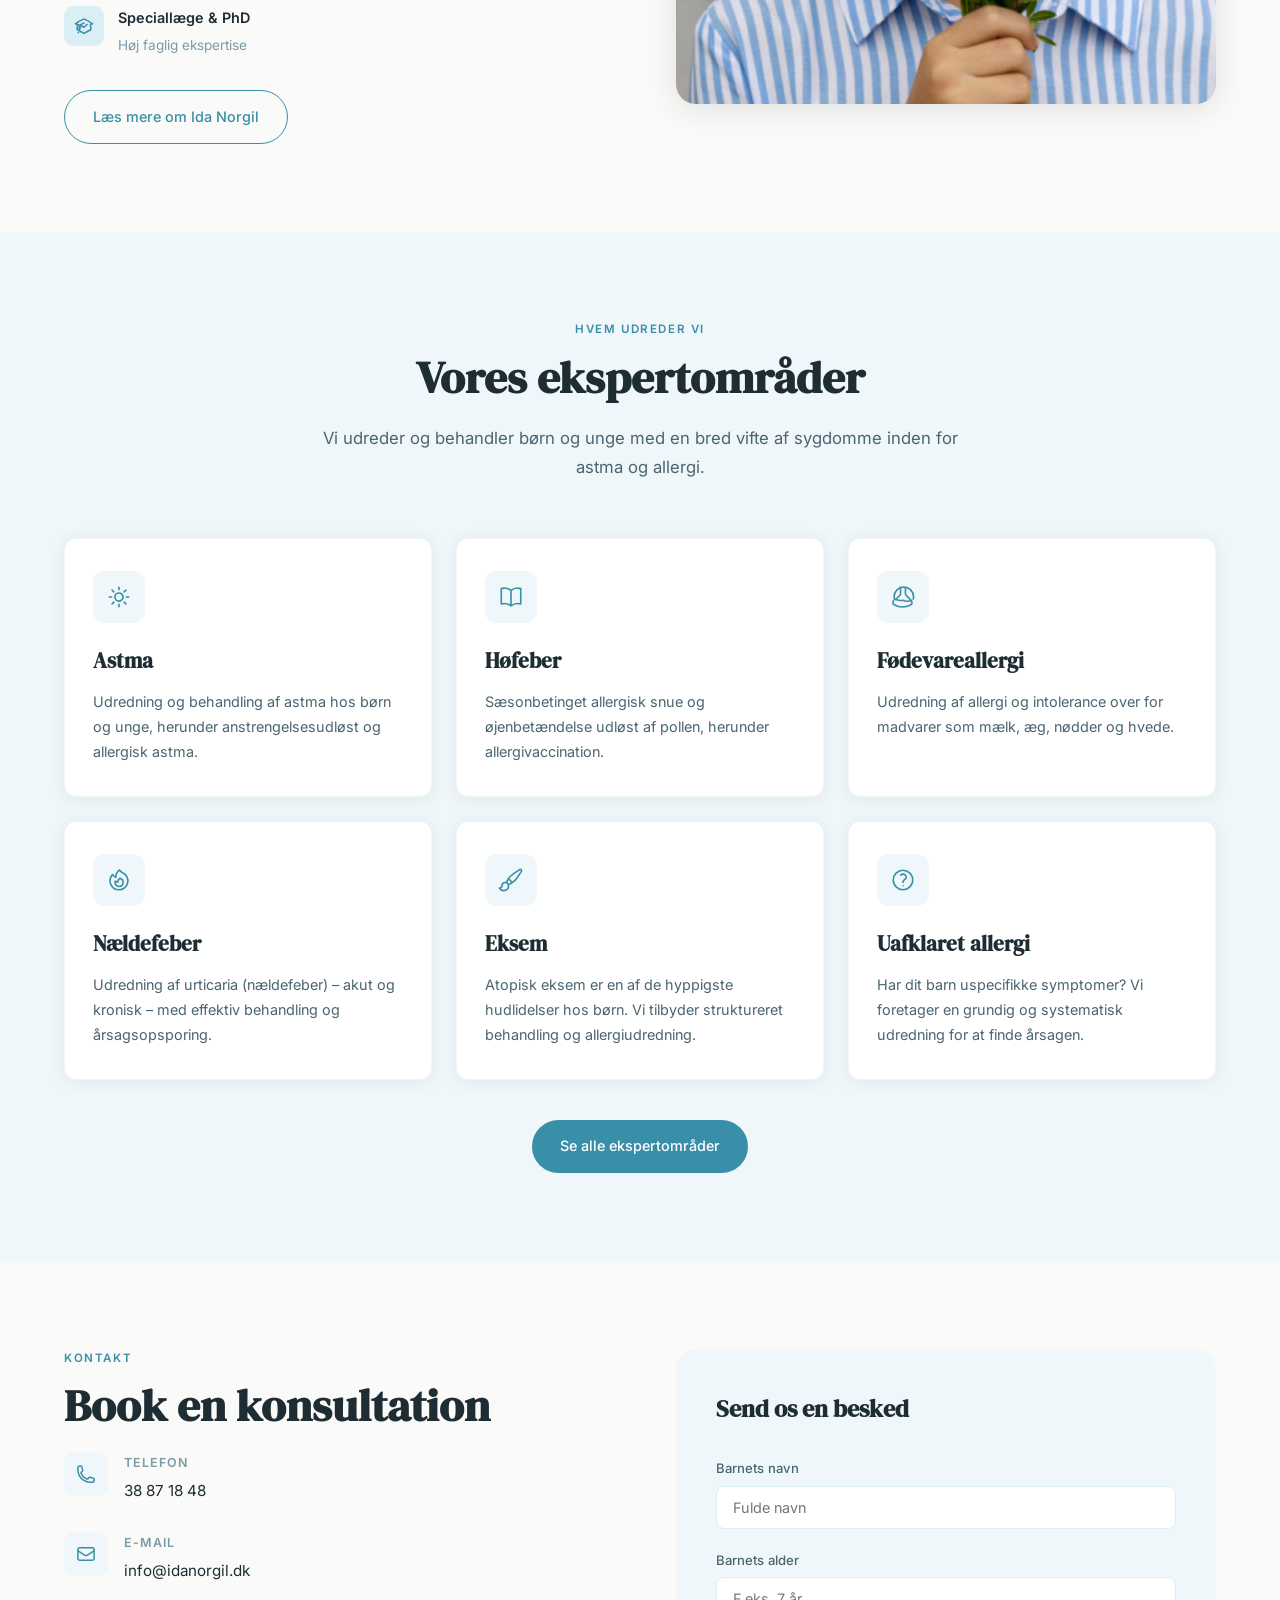
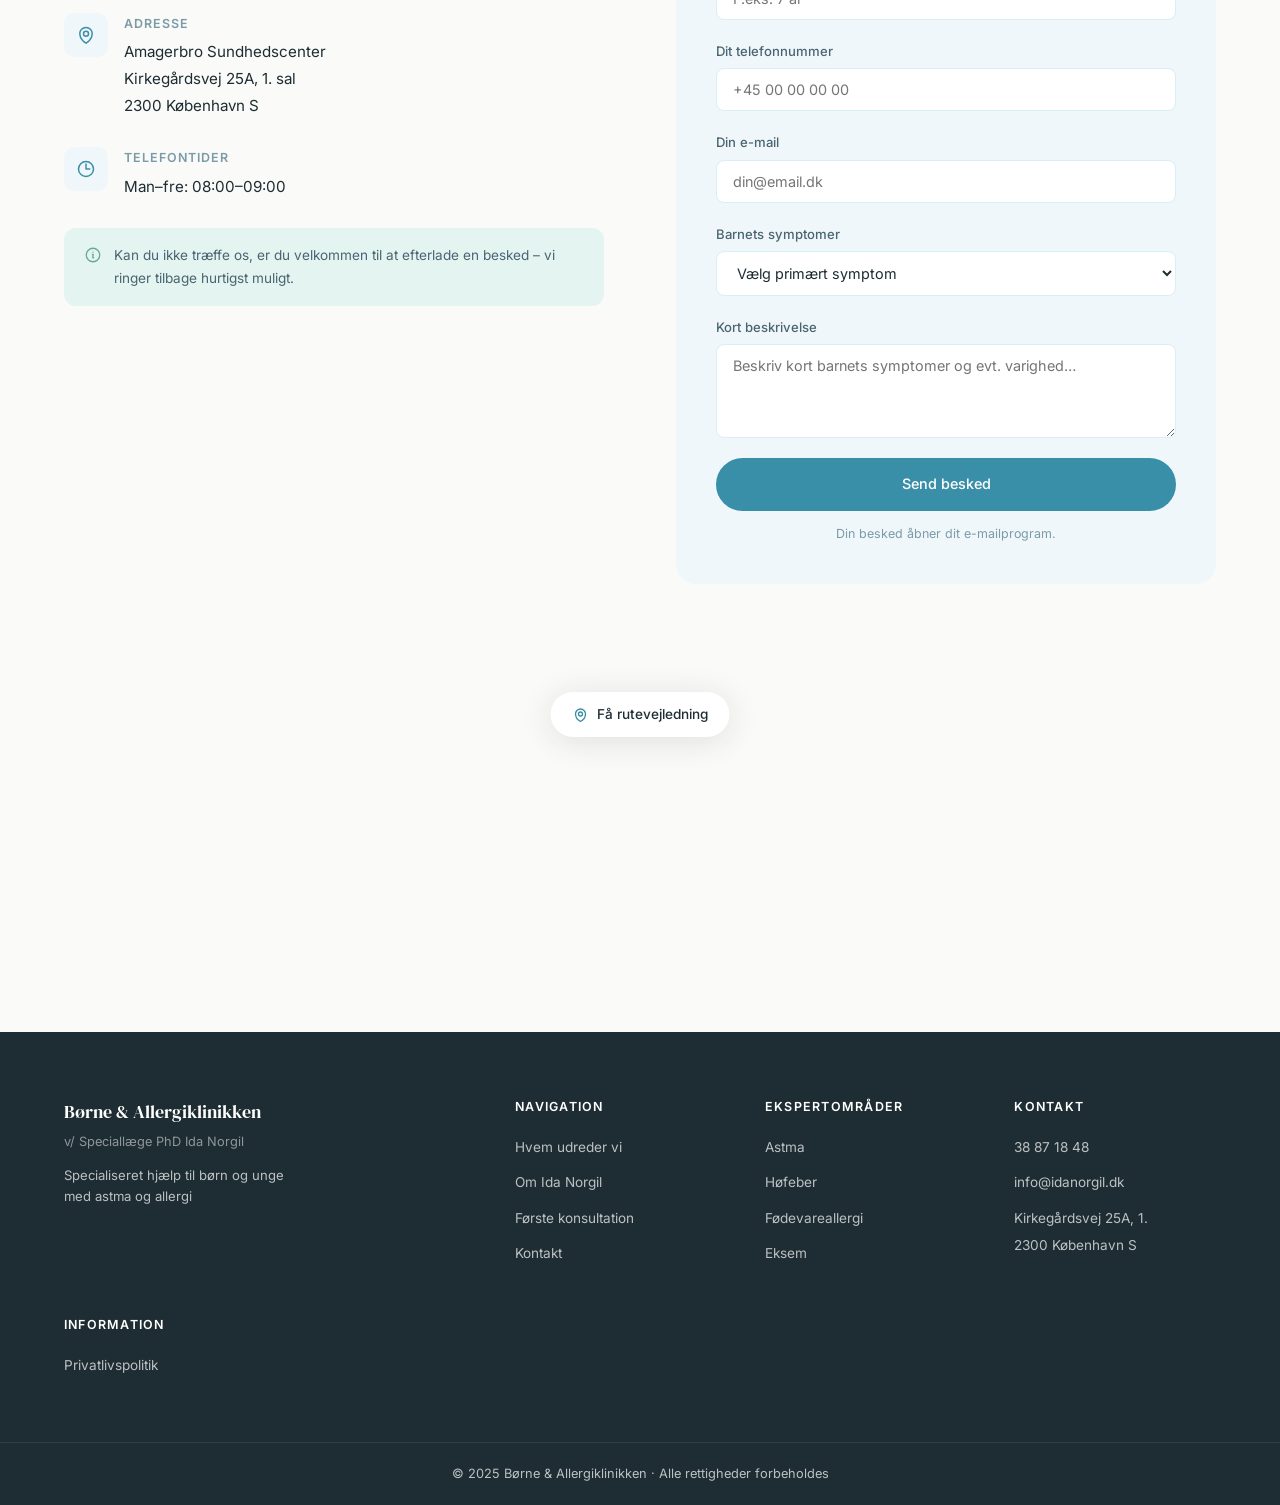
==== commit 1afa8f53: "Add files via upload" ====
--- a/index.html
+++ b/index.html
@@ -4,105 +4,87 @@
   <meta charset="UTF-8" />
   <meta name="viewport" content="width=device-width, initial-scale=1.0" />
   <title>Børne & Allergiklinikken | Speciallæge Ida Norgil – København S</title>
-  <meta name="description" content="Speciallægeklinik for børn og unge 0–18 år med astma, allergi, eksem og fødevareintoleranse. Ida Norgil, speciallæge i pædiatri, PhD. Amagerbro, København S." />
-
-  <meta property="og:title" content="Børne & Allergiklinikken | Ida Norgil" />
-  <meta property="og:description" content="Specialiseret udredning og behandling af børn og unge med astma og allergi i trygge omgivelser." />
-  <meta property="og:type" content="website" />
-
+  <meta name="description" content="Speciallægeklinik for børn og unge 0–18 år med astma, allergi, eksem og fødevareallergi. Ida Norgil, speciallæge i pædiatri, PhD. Amagerbro, København S." />
   <link rel="preconnect" href="https://fonts.googleapis.com" />
   <link rel="preconnect" href="https://fonts.gstatic.com" crossorigin />
   <link href="https://fonts.googleapis.com/css2?family=DM+Serif+Display:ital@0;1&family=Inter:wght@300;400;500;600&display=swap" rel="stylesheet" />
-
   <link rel="stylesheet" href="style.css" />
 </head>
 <body>
 
-  <!-- ─── NAV ──────────────────────────────────────────────────────────── -->
   <header class="site-header" id="top">
     <nav class="nav container">
-      <a href="#top" class="nav__logo">
-        <span class="nav__logo-text">
-          <span class="nav__logo-main">Børne & Allergiklinikken</span>
-          <span class="nav__logo-sub">v/ Ida Norgil</span>
-        </span>
+      <a href="index.html" class="nav__logo">
+        <img src="ida-norgil-logo.png" alt="Børne & Allergiklinikken" class="nav__logo-img" />
       </a>
       <button class="nav__burger" aria-label="Åbn menu" aria-expanded="false">
         <span></span><span></span><span></span>
       </button>
       <ul class="nav__links">
-        <li><a href="#om">Om klinikken</a></li>
-        <li><a href="#behandlinger">Hvem udreder vi</a></li>
-        <li><a href="#ida">Om Ida Norgil</a></li>
+        <li><a href="hvem-udreder-vi.html">Hvem udreder vi</a></li>
+        <li><a href="om-ida-norgil.html">Om Ida Norgil</a></li>
+        <li><a href="forste-konsultation.html">Første konsultation</a></li>
         <li><a href="#kontakt" class="nav__cta">Book tid</a></li>
       </ul>
     </nav>
   </header>
 
-  <!-- ─── HERO ─────────────────────────────────────────────────────────── -->
+  <!-- HERO -->
   <section class="hero" id="hero">
     <div class="hero__bg" aria-hidden="true"></div>
     <div class="container hero__inner">
       <div class="hero__content">
-        <p class="hero__eyebrow">Speciallægeklinik · Pædiatri & Allergologi</p>
+        <p class="hero__eyebrow">Speciallægeklinik · Pædiatri & Allergologi · København S</p>
         <h1 class="hero__title">Trygge rammer<br>for dit barns helbred</h1>
         <p class="hero__lead">Vi udreder og behandler børn og unge fra 0–18 år med astma, allergi og eksem – med høj faglighed og individuel omsorg.</p>
         <div class="hero__actions">
-          <a href="#kontakt" class="btn btn--primary">Book konsultation</a>
-          <a href="#behandlinger" class="btn btn--ghost">Se hvem vi hjælper</a>
-        </div>
-      </div>
-    </div>
-  </section>
-
-  <!-- ─── OM KLINIKKEN ──────────────────────────────────────────────────── -->
+          <a href="forste-konsultation.html" class="btn btn--primary">Book konsultation</a>
+          <a href="hvem-udreder-vi.html" class="btn btn--ghost">Se hvem vi hjælper</a>
+        </div>
+      </div>
+    </div>
+  </section>
+
+  <!-- OM KLINIKKEN -->
   <section class="om section" id="om">
     <div class="container om__inner">
       <div class="om__text">
         <p class="eyebrow">Om klinikken</p>
         <h2 class="section-title">Specialiseret behandling i trygge omgivelser</h2>
         <p>Børne & Allergiklinikken er en privat speciallægeklinik beliggende i Amagerbro Sundhedscenter i hjertet af København S. Vi tilbyder udredning og behandling af høj kvalitet til børn og unge op til 18 år.</p>
-        <p>Klinikken er grundlagt af speciallæge i pædiatri og PhD Ida Norgil, der har mere end 25 års erfaring inden for børnesygdomme og allergi. Vi lægger stor vægt på en grundig udredning, og på at du og dit barn føler jer trygge og godt informerede gennem hele forløbet.</p>
+        <p>Klinikken er grundlagt af speciallæge i pædiatri og PhD Ida Norgil, der har mere end 25 års erfaring inden for børnesygdomme og allergi. Vi lægger stor vægt på en grundig udredning og på, at du og dit barn føler jer trygge og godt informerede.</p>
         <p>Med henvisning fra din praktiserende læge er konsultationen dækket af sygesikringen.</p>
         <div class="om__highlights">
           <div class="om__highlight">
             <span class="om__highlight-icon">
               <svg viewBox="0 0 24 24" fill="none" stroke="currentColor" stroke-width="1.8"><path stroke-linecap="round" stroke-linejoin="round" d="M9 12.75 11.25 15 15 9.75M21 12a9 9 0 1 1-18 0 9 9 0 0 1 18 0Z"/></svg>
             </span>
-            <div>
-              <strong>Fri konsultation</strong>
-              <span>Med henvisning fra din læge</span>
-            </div>
+            <div><strong>Fri konsultation</strong><span>Med henvisning fra din læge</span></div>
           </div>
           <div class="om__highlight">
             <span class="om__highlight-icon">
               <svg viewBox="0 0 24 24" fill="none" stroke="currentColor" stroke-width="1.8"><path stroke-linecap="round" stroke-linejoin="round" d="M15.75 6a3.75 3.75 0 1 1-7.5 0 3.75 3.75 0 0 1 7.5 0ZM4.501 20.118a7.5 7.5 0 0 1 14.998 0A17.933 17.933 0 0 1 12 21.75c-2.676 0-5.216-.584-7.499-1.632Z"/></svg>
             </span>
-            <div>
-              <strong>Børn 0–18 år</strong>
-              <span>Spædbørn til unge voksne</span>
-            </div>
+            <div><strong>Børn 0–18 år</strong><span>Spædbørn til unge voksne</span></div>
           </div>
           <div class="om__highlight">
             <span class="om__highlight-icon">
               <svg viewBox="0 0 24 24" fill="none" stroke="currentColor" stroke-width="1.8"><path stroke-linecap="round" stroke-linejoin="round" d="M4.26 10.147a60.438 60.438 0 0 0-.491 6.347A48.62 48.62 0 0 1 12 20.904a48.62 48.62 0 0 1 8.232-4.41 60.46 60.46 0 0 0-.491-6.347m-15.482 0a50.636 50.636 0 0 0-2.658-.813A59.906 59.906 0 0 1 12 3.493a59.903 59.903 0 0 1 10.399 5.84c-.896.248-1.783.52-2.658.814m-15.482 0A50.717 50.717 0 0 1 12 13.489a50.702 50.702 0 0 1 3.741-3.342M6.75 15a.75.75 0 1 0 0-1.5.75.75 0 0 0 0 1.5Zm0 0v-3.675A55.378 55.378 0 0 1 12 8.443m-7.007 11.55A5.981 5.981 0 0 0 6.75 15.75v-1.5"/></svg>
             </span>
-            <div>
-              <strong>Speciallæge & PhD</strong>
-              <span>Høj faglig ekspertise</span>
-            </div>
-          </div>
-        </div>
+            <div><strong>Speciallæge & PhD</strong><span>Høj faglig ekspertise</span></div>
+          </div>
+        </div>
+        <a href="om-ida-norgil.html" class="btn btn--ghost" style="margin-top:32px;display:inline-flex;">Læs mere om Ida Norgil</a>
       </div>
       <div class="om__image-wrap">
         <div class="om__image-inner">
-          <img src="public/images/ida.jpg" alt="Ida Norgil, speciallæge i pædiatri" />
-        </div>
-      </div>
-    </div>
-  </section>
-
-  <!-- ─── HVEM UDREDER VI ───────────────────────────────────────────────── -->
+          <img src="pa_30-768x512.jpg" alt="Børne & Allergiklinikken" />
+        </div>
+      </div>
+    </div>
+  </section>
+
+  <!-- EKSPERTOMRÅDER -->
   <section class="behandlinger section section--alt" id="behandlinger">
     <div class="container">
       <div class="section-header">
@@ -110,219 +92,93 @@
         <h2 class="section-title">Vores ekspertområder</h2>
         <p class="section-lead">Vi udreder og behandler børn og unge med en bred vifte af sygdomme inden for astma og allergi.</p>
       </div>
-
       <div class="cards-grid">
-
-        <div class="card">
-          <div class="card__icon">
-            <svg viewBox="0 0 24 24" fill="none" stroke="currentColor" stroke-width="1.5"><path stroke-linecap="round" stroke-linejoin="round" d="M12 3v2.25m6.364.386-1.591 1.591M21 12h-2.25m-.386 6.364-1.591-1.591M12 18.75V21m-4.773-4.227-1.591 1.591M5.25 12H3m4.227-4.773L5.636 5.636M15.75 12a3.75 3.75 0 1 1-7.5 0 3.75 3.75 0 0 1 7.5 0Z"/></svg>
-          </div>
+        <div class="card">
+          <div class="card__icon"><svg viewBox="0 0 24 24" fill="none" stroke="currentColor" stroke-width="1.5"><path stroke-linecap="round" stroke-linejoin="round" d="M12 3v2.25m6.364.386-1.591 1.591M21 12h-2.25m-.386 6.364-1.591-1.591M12 18.75V21m-4.773-4.227-1.591 1.591M5.25 12H3m4.227-4.773L5.636 5.636M15.75 12a3.75 3.75 0 1 1-7.5 0 3.75 3.75 0 0 1 7.5 0Z"/></svg></div>
           <h3 class="card__title">Astma</h3>
-          <p class="card__body">Udredning og behandling af astma hos børn og unge, herunder anstrengelsesudløst astma og allergisk astma. Vi hjælper med at finde den rette medicin og inhalationsteknik.</p>
-        </div>
-
-        <div class="card">
-          <div class="card__icon">
-            <svg viewBox="0 0 24 24" fill="none" stroke="currentColor" stroke-width="1.5"><path stroke-linecap="round" stroke-linejoin="round" d="M12 6.042A8.967 8.967 0 0 0 6 3.75c-1.052 0-2.062.18-3 .512v14.25A8.987 8.987 0 0 1 6 18c2.305 0 4.408.867 6 2.292m0-14.25a8.966 8.966 0 0 1 6-2.292c1.052 0 2.062.18 3 .512v14.25A8.987 8.987 0 0 0 18 18a8.967 8.967 0 0 0-6 2.292m0-14.25v14.25"/></svg>
-          </div>
+          <p class="card__body">Udredning og behandling af astma hos børn og unge, herunder anstrengelsesudløst og allergisk astma.</p>
+        </div>
+        <div class="card">
+          <div class="card__icon"><svg viewBox="0 0 24 24" fill="none" stroke="currentColor" stroke-width="1.5"><path stroke-linecap="round" stroke-linejoin="round" d="M12 6.042A8.967 8.967 0 0 0 6 3.75c-1.052 0-2.062.18-3 .512v14.25A8.987 8.987 0 0 1 6 18c2.305 0 4.408.867 6 2.292m0-14.25a8.966 8.966 0 0 1 6-2.292c1.052 0 2.062.18 3 .512v14.25A8.987 8.987 0 0 0 18 18a8.967 8.967 0 0 0-6 2.292m0-14.25v14.25"/></svg></div>
           <h3 class="card__title">Høfeber</h3>
-          <p class="card__body">Sæsonbetinget allergisk snue og øjenbetændelse udløst af pollen. Vi udreder allergenerne og tilbyder behandling, herunder allergivaccination.</p>
-        </div>
-
-        <div class="card">
-          <div class="card__icon">
-            <svg viewBox="0 0 24 24" fill="none" stroke="currentColor" stroke-width="1.5"><path stroke-linecap="round" stroke-linejoin="round" d="M9.75 3.104v5.714a2.25 2.25 0 0 1-.659 1.591L5 14.5M9.75 3.104c-.251.023-.501.05-.75.082m.75-.082a24.301 24.301 0 0 1 4.5 0m0 0v5.714c0 .597.237 1.17.659 1.591L19.8 15.3M14.25 3.104c.251.023.501.05.75.082M19.8 15.3l-1.57.393A9.065 9.065 0 0 1 12 15a9.065 9.065 0 0 1-6.23-.693L4.2 14M19.8 15.3l.393 1.57c.224.897-.184 1.83-1.019 2.28a15.986 15.986 0 0 1-15.348 0c-.835-.45-1.243-1.383-1.019-2.28l.393-1.57M4.2 14a9.065 9.065 0 0 1-.45-2.25 9 9 0 0 1 18 0c0 .773-.1 1.524-.286 2.243"/></svg>
-          </div>
+          <p class="card__body">Sæsonbetinget allergisk snue og øjenbetændelse udløst af pollen, herunder allergivaccination.</p>
+        </div>
+        <div class="card">
+          <div class="card__icon"><svg viewBox="0 0 24 24" fill="none" stroke="currentColor" stroke-width="1.5"><path stroke-linecap="round" stroke-linejoin="round" d="M9.75 3.104v5.714a2.25 2.25 0 0 1-.659 1.591L5 14.5M9.75 3.104c-.251.023-.501.05-.75.082m.75-.082a24.301 24.301 0 0 1 4.5 0m0 0v5.714c0 .597.237 1.17.659 1.591L19.8 15.3M14.25 3.104c.251.023.501.05.75.082M19.8 15.3l-1.57.393A9.065 9.065 0 0 1 12 15a9.065 9.065 0 0 1-6.23-.693L4.2 14M19.8 15.3l.393 1.57c.224.897-.184 1.83-1.019 2.28a15.986 15.986 0 0 1-15.348 0c-.835-.45-1.243-1.383-1.019-2.28l.393-1.57M4.2 14a9.065 9.065 0 0 1-.45-2.25 9 9 0 0 1 18 0c0 .773-.1 1.524-.286 2.243"/></svg></div>
           <h3 class="card__title">Fødevareallergi</h3>
-          <p class="card__body">Udredning af allergi og intolerance over for madvarer som mælk, æg, nødder og hvede. Vi foretager grundig udredning og rådgiver om kostændringer og behandling.</p>
-        </div>
-
-        <div class="card">
-          <div class="card__icon">
-            <svg viewBox="0 0 24 24" fill="none" stroke="currentColor" stroke-width="1.5"><path stroke-linecap="round" stroke-linejoin="round" d="M15.362 5.214A8.252 8.252 0 0 1 12 21 8.25 8.25 0 0 1 6.038 7.047 8.287 8.287 0 0 0 9 9.601a8.983 8.983 0 0 1 3.361-6.867 8.21 8.21 0 0 0 3 2.48Z"/><path stroke-linecap="round" stroke-linejoin="round" d="M12 18a3.75 3.75 0 0 0 .495-7.468 5.99 5.99 0 0 0-1.925 3.547 5.975 5.975 0 0 1-2.133-1.001A3.75 3.75 0 0 0 12 18Z"/></svg>
-          </div>
+          <p class="card__body">Udredning af allergi og intolerance over for madvarer som mælk, æg, nødder og hvede.</p>
+        </div>
+        <div class="card">
+          <div class="card__icon"><svg viewBox="0 0 24 24" fill="none" stroke="currentColor" stroke-width="1.5"><path stroke-linecap="round" stroke-linejoin="round" d="M15.362 5.214A8.252 8.252 0 0 1 12 21 8.25 8.25 0 0 1 6.038 7.047 8.287 8.287 0 0 0 9 9.601a8.983 8.983 0 0 1 3.361-6.867 8.21 8.21 0 0 0 3 2.48Z"/><path stroke-linecap="round" stroke-linejoin="round" d="M12 18a3.75 3.75 0 0 0 .495-7.468 5.99 5.99 0 0 0-1.925 3.547 5.975 5.975 0 0 1-2.133-1.001A3.75 3.75 0 0 0 12 18Z"/></svg></div>
           <h3 class="card__title">Nældefeber</h3>
-          <p class="card__body">Udredning af urticaria (nældefeber) – akut og kronisk. Vi undersøger mulige årsager og tilbyder effektiv behandling til at lindre symptomerne.</p>
-        </div>
-
-        <div class="card">
-          <div class="card__icon">
-            <svg viewBox="0 0 24 24" fill="none" stroke="currentColor" stroke-width="1.5"><path stroke-linecap="round" stroke-linejoin="round" d="M9.53 16.122a3 3 0 0 0-5.78 1.128 2.25 2.25 0 0 1-2.4 2.245 4.5 4.5 0 0 0 8.4-2.245c0-.399-.078-.78-.22-1.128Zm0 0a15.998 15.998 0 0 0 3.388-1.62m-5.043-.025a15.994 15.994 0 0 1 1.622-3.395m3.42 3.42a15.995 15.995 0 0 0 4.764-4.648l3.876-5.814a1.151 1.151 0 0 0-1.597-1.597L14.146 6.32a15.996 15.996 0 0 0-4.649 4.763m3.42 3.42a6.776 6.776 0 0 0-3.42-3.42"/></svg>
-          </div>
+          <p class="card__body">Udredning af urticaria (nældefeber) – akut og kronisk – med effektiv behandling og årsagsopsporing.</p>
+        </div>
+        <div class="card">
+          <div class="card__icon"><svg viewBox="0 0 24 24" fill="none" stroke="currentColor" stroke-width="1.5"><path stroke-linecap="round" stroke-linejoin="round" d="M9.53 16.122a3 3 0 0 0-5.78 1.128 2.25 2.25 0 0 1-2.4 2.245 4.5 4.5 0 0 0 8.4-2.245c0-.399-.078-.78-.22-1.128Zm0 0a15.998 15.998 0 0 0 3.388-1.62m-5.043-.025a15.994 15.994 0 0 1 1.622-3.395m3.42 3.42a15.995 15.995 0 0 0 4.764-4.648l3.876-5.814a1.151 1.151 0 0 0-1.597-1.597L14.146 6.32a15.996 15.996 0 0 0-4.649 4.763m3.42 3.42a6.776 6.776 0 0 0-3.42-3.42"/></svg></div>
           <h3 class="card__title">Eksem</h3>
-          <p class="card__body">Atopisk eksem er en af de hyppigste hudlidelser hos børn. Vi udreder sammenhæng med allergi og tilbyder en struktureret behandlingsplan tilpasset dit barns behov.</p>
-        </div>
-
-        <div class="card">
-          <div class="card__icon">
-            <svg viewBox="0 0 24 24" fill="none" stroke="currentColor" stroke-width="1.5"><path stroke-linecap="round" stroke-linejoin="round" d="M9.879 7.519c1.171-1.025 3.071-1.025 4.242 0 1.172 1.025 1.172 2.687 0 3.712-.203.179-.43.326-.67.442-.745.361-1.45.999-1.45 1.827v.75M21 12a9 9 0 1 1-18 0 9 9 0 0 1 18 0Zm-9 5.25h.008v.008H12v-.008Z"/></svg>
-          </div>
+          <p class="card__body">Atopisk eksem er en af de hyppigste hudlidelser hos børn. Vi tilbyder struktureret behandling og allergiudredning.</p>
+        </div>
+        <div class="card">
+          <div class="card__icon"><svg viewBox="0 0 24 24" fill="none" stroke="currentColor" stroke-width="1.5"><path stroke-linecap="round" stroke-linejoin="round" d="M9.879 7.519c1.171-1.025 3.071-1.025 4.242 0 1.172 1.025 1.172 2.687 0 3.712-.203.179-.43.326-.67.442-.745.361-1.45.999-1.45 1.827v.75M21 12a9 9 0 1 1-18 0 9 9 0 0 1 18 0Zm-9 5.25h.008v.008H12v-.008Z"/></svg></div>
           <h3 class="card__title">Uafklaret allergi</h3>
-          <p class="card__body">Har dit barn symptomer, der tyder på allergi, men endnu ikke er blevet udredt? Vi foretager en grundig og systematisk udredning for at finde frem til årsagen.</p>
-        </div>
-
-      </div>
-
-      <div class="section-note">
-        <svg viewBox="0 0 24 24" fill="none" stroke="currentColor" stroke-width="1.8"><path stroke-linecap="round" stroke-linejoin="round" d="M11.25 11.25l.041-.02a.75.75 0 0 1 1.063.852l-.708 2.836a.75.75 0 0 0 1.063.853l.041-.021M21 12a9 9 0 1 1-18 0 9 9 0 0 1 18 0Zm-9-3.75h.008v.008H12V8.25Z"/></svg>
-        <p>Vi behandler børn og unge fra 0–18 år. Konsultation er gratis med henvisning fra din praktiserende læge.</p>
-      </div>
-    </div>
-  </section>
-
-  <!-- ─── OM IDA NORGIL ─────────────────────────────────────────────────── -->
-  <section class="ida section" id="ida">
-    <div class="container ida__inner">
-      <div class="ida__image-wrap">
-        <div class="ida__image-inner">
-          <img src="public/images/klinik.jpg" alt="Børne & Allergiklinikken" />
-        </div>
-      </div>
-      <div class="ida__text">
-        <p class="eyebrow">Om lægen</p>
-        <h2 class="section-title">Ida Norgil</h2>
-        <p class="ida__title-label">Speciallæge i pædiatri · PhD</p>
-        <p>Ida Norgil er speciallæge i pædiatri (børnesygdomme) med en særlig ekspertise inden for astma og allergi hos børn og unge. Hun uddannede sig som læge fra Københavns Universitet i 1996 og forsvarede sin ph.d.-afhandling i 2007.</p>
-        <p>I 2013 opnåede hun speciallægeanerkendelse i pædiatri og i 2018 yderligere specialisering inden for pædiatrisk astma og allergologi – godkendt af Dansk Pædiatrisk Selskab.</p>
-        <p>Fra 2013 til 2019 arbejdede hun som afdelingslæge ved Børne- og Ungeafdelingen på Herlev Hospital, inden hun åbnede sin egen speciallægeklinik i 2019.</p>
-        <div class="ida__cv">
-          <div class="ida__cv-item">
-            <span class="ida__cv-year">1996</span>
-            <span>Kandidat i medicin, Københavns Universitet</span>
-          </div>
-          <div class="ida__cv-item">
-            <span class="ida__cv-year">2007</span>
-            <span>PhD, Københavns Universitet</span>
-          </div>
-          <div class="ida__cv-item">
-            <span class="ida__cv-year">2013</span>
-            <span>Speciallæge i pædiatri · Afdelingslæge, Herlev Hospital</span>
-          </div>
-          <div class="ida__cv-item">
-            <span class="ida__cv-year">2018</span>
-            <span>Specialist i pædiatrisk astma & allergologi</span>
-          </div>
-          <div class="ida__cv-item">
-            <span class="ida__cv-year">2019</span>
-            <span>Grundlægger af Børne & Allergiklinikken</span>
-          </div>
-        </div>
-      </div>
-    </div>
-  </section>
-
-  <!-- ─── FØRSTE KONSULTATION ───────────────────────────────────────────── -->
-  <section class="forste section section--alt" id="forste">
-    <div class="container">
-      <div class="section-header">
-        <p class="eyebrow">Hvad sker der</p>
-        <h2 class="section-title">Første konsultation</h2>
-        <p class="section-lead">Vi sørger for, at I er godt forberedt og ved, hvad I kan forvente.</p>
-      </div>
-      <div class="steps">
-        <div class="step">
-          <span class="step__num">1</span>
-          <h3>Henvisning fra læge</h3>
-          <p>Din praktiserende læge sender en henvisning. Med henvisning er konsultationen gratis via sygesikringen.</p>
-        </div>
-        <div class="step">
-          <span class="step__num">2</span>
-          <h3>Book tid</h3>
-          <p>Ring til klinikken på <a href="tel:+4538871848">38 87 18 48</a> eller udfyld vores kontaktformular, så kontakter vi dig hurtigst muligt.</p>
-        </div>
-        <div class="step">
-          <span class="step__num">3</span>
-          <h3>Konsultationen</h3>
-          <p>Vi gennemgår dit barns symptomer grundigt og foretager de nødvendige undersøgelser i trygge og hyggelige omgivelser.</p>
-        </div>
-        <div class="step">
-          <span class="step__num">4</span>
-          <h3>Behandlingsplan</h3>
-          <p>Du modtager en klar og individuel behandlingsplan, og vi aftaler opfølgning efter behov.</p>
-        </div>
-      </div>
-    </div>
-  </section>
-
-  <!-- ─── KONTAKT ───────────────────────────────────────────────────────── -->
+          <p class="card__body">Har dit barn uspecifikke symptomer? Vi foretager en grundig og systematisk udredning for at finde årsagen.</p>
+        </div>
+      </div>
+      <div style="text-align:center;margin-top:40px;">
+        <a href="hvem-udreder-vi.html" class="btn btn--primary">Se alle ekspertområder</a>
+      </div>
+    </div>
+  </section>
+
+  <!-- KONTAKT -->
   <section class="kontakt section" id="kontakt">
     <div class="container kontakt__inner">
-
       <div class="kontakt__info">
         <p class="eyebrow">Kontakt</p>
         <h2 class="section-title">Book en konsultation</h2>
-
-        <div class="kontakt__detail-item">
-          <span class="kontakt__icon">
-            <svg viewBox="0 0 24 24" fill="none" stroke="currentColor" stroke-width="1.8"><path stroke-linecap="round" stroke-linejoin="round" d="M2.25 6.75c0 8.284 6.716 15 15 15h2.25a2.25 2.25 0 0 0 2.25-2.25v-1.372c0-.516-.351-.966-.852-1.091l-4.423-1.106c-.44-.11-.902.055-1.173.417l-.97 1.293c-.282.376-.769.542-1.21.38a12.035 12.035 0 0 1-7.143-7.143c-.162-.441.004-.928.38-1.21l1.293-.97c.363-.271.527-.734.417-1.173L6.963 3.102a1.125 1.125 0 0 0-1.091-.852H4.5A2.25 2.25 0 0 0 2.25 4.5v2.25Z"/></svg>
-          </span>
-          <div>
-            <strong>Telefon</strong>
-            <a href="tel:+4538871848">38 87 18 48</a>
-          </div>
-        </div>
-
-        <div class="kontakt__detail-item">
-          <span class="kontakt__icon">
-            <svg viewBox="0 0 24 24" fill="none" stroke="currentColor" stroke-width="1.8"><path stroke-linecap="round" stroke-linejoin="round" d="M21.75 6.75v10.5a2.25 2.25 0 0 1-2.25 2.25h-15a2.25 2.25 0 0 1-2.25-2.25V6.75m19.5 0A2.25 2.25 0 0 0 19.5 4.5h-15a2.25 2.25 0 0 0-2.25 2.25m19.5 0v.243a2.25 2.25 0 0 1-1.07 1.916l-7.5 4.615a2.25 2.25 0 0 1-2.36 0L3.32 8.91a2.25 2.25 0 0 1-1.07-1.916V6.75"/></svg>
-          </span>
-          <div>
-            <strong>E-mail</strong>
-            <a href="mailto:info@idanorgil.dk">info@idanorgil.dk</a>
-          </div>
-        </div>
-
-        <div class="kontakt__detail-item">
-          <span class="kontakt__icon">
-            <svg viewBox="0 0 24 24" fill="none" stroke="currentColor" stroke-width="1.8"><path stroke-linecap="round" stroke-linejoin="round" d="M15 10.5a3 3 0 1 1-6 0 3 3 0 0 1 6 0Z"/><path stroke-linecap="round" stroke-linejoin="round" d="M19.5 10.5c0 7.142-7.5 11.25-7.5 11.25S4.5 17.642 4.5 10.5a7.5 7.5 0 1 1 15 0Z"/></svg>
-          </span>
-          <div>
-            <strong>Adresse</strong>
+        <div class="kontakt__detail-item">
+          <span class="kontakt__icon"><svg viewBox="0 0 24 24" fill="none" stroke="currentColor" stroke-width="1.8"><path stroke-linecap="round" stroke-linejoin="round" d="M2.25 6.75c0 8.284 6.716 15 15 15h2.25a2.25 2.25 0 0 0 2.25-2.25v-1.372c0-.516-.351-.966-.852-1.091l-4.423-1.106c-.44-.11-.902.055-1.173.417l-.97 1.293c-.282.376-.769.542-1.21.38a12.035 12.035 0 0 1-7.143-7.143c-.162-.441.004-.928.38-1.21l1.293-.97c.363-.271.527-.734.417-1.173L6.963 3.102a1.125 1.125 0 0 0-1.091-.852H4.5A2.25 2.25 0 0 0 2.25 4.5v2.25Z"/></svg></span>
+          <div><strong>Telefon</strong><a href="tel:+4538871848">38 87 18 48</a></div>
+        </div>
+        <div class="kontakt__detail-item">
+          <span class="kontakt__icon"><svg viewBox="0 0 24 24" fill="none" stroke="currentColor" stroke-width="1.8"><path stroke-linecap="round" stroke-linejoin="round" d="M21.75 6.75v10.5a2.25 2.25 0 0 1-2.25 2.25h-15a2.25 2.25 0 0 1-2.25-2.25V6.75m19.5 0A2.25 2.25 0 0 0 19.5 4.5h-15a2.25 2.25 0 0 0-2.25 2.25m19.5 0v.243a2.25 2.25 0 0 1-1.07 1.916l-7.5 4.615a2.25 2.25 0 0 1-2.36 0L3.32 8.91a2.25 2.25 0 0 1-1.07-1.916V6.75"/></svg></span>
+          <div><strong>E-mail</strong><a href="mailto:info@idanorgil.dk">info@idanorgil.dk</a></div>
+        </div>
+        <div class="kontakt__detail-item">
+          <span class="kontakt__icon"><svg viewBox="0 0 24 24" fill="none" stroke="currentColor" stroke-width="1.8"><path stroke-linecap="round" stroke-linejoin="round" d="M15 10.5a3 3 0 1 1-6 0 3 3 0 0 1 6 0Z"/><path stroke-linecap="round" stroke-linejoin="round" d="M19.5 10.5c0 7.142-7.5 11.25-7.5 11.25S4.5 17.642 4.5 10.5a7.5 7.5 0 1 1 15 0Z"/></svg></span>
+          <div><strong>Adresse</strong>
             <a href="https://www.google.com/maps/search/?api=1&query=Amagerbro+Sundhedscenter+Kirkeg%C3%A5rdsvej+25A+2300+K%C3%B8benhavn+S" target="_blank" rel="noopener">
               Amagerbro Sundhedscenter<br>Kirkegårdsvej 25A, 1. sal<br>2300 København S
             </a>
           </div>
         </div>
-
-        <div class="kontakt__detail-item">
-          <span class="kontakt__icon">
-            <svg viewBox="0 0 24 24" fill="none" stroke="currentColor" stroke-width="1.8"><path stroke-linecap="round" stroke-linejoin="round" d="M12 6v6h4.5m4.5 0a9 9 0 1 1-18 0 9 9 0 0 1 18 0Z"/></svg>
-          </span>
-          <div>
-            <strong>Telefontider</strong>
-            <span>Man–fre: 08:00–09:00</span>
-          </div>
-        </div>
-
+        <div class="kontakt__detail-item">
+          <span class="kontakt__icon"><svg viewBox="0 0 24 24" fill="none" stroke="currentColor" stroke-width="1.8"><path stroke-linecap="round" stroke-linejoin="round" d="M12 6v6h4.5m4.5 0a9 9 0 1 1-18 0 9 9 0 0 1 18 0Z"/></svg></span>
+          <div><strong>Telefontider</strong><span>Man–fre: 08:00–09:00</span></div>
+        </div>
         <div class="kontakt__note">
           <svg viewBox="0 0 24 24" fill="none" stroke="currentColor" stroke-width="1.8"><path stroke-linecap="round" stroke-linejoin="round" d="M11.25 11.25l.041-.02a.75.75 0 0 1 1.063.852l-.708 2.836a.75.75 0 0 0 1.063.853l.041-.021M21 12a9 9 0 1 1-18 0 9 9 0 0 1 18 0Zm-9-3.75h.008v.008H12V8.25Z"/></svg>
-          <p>Kan du ikke træffe os, er du velkommen til at efterlade en besked på telefonsvareren – vi ringer tilbage hurtigst muligt.</p>
-        </div>
-      </div>
-
+          <p>Kan du ikke træffe os, er du velkommen til at efterlade en besked – vi ringer tilbage hurtigst muligt.</p>
+        </div>
+      </div>
       <form class="kontakt__form" action="mailto:info@idanorgil.dk" method="GET" enctype="text/plain">
         <h3 class="kontakt__form-title">Send os en besked</h3>
-
         <div class="form-row">
           <label for="navn">Barnets navn</label>
           <input type="text" id="navn" name="Barnets navn" placeholder="Fulde navn" required />
         </div>
-
         <div class="form-row">
           <label for="alder">Barnets alder</label>
           <input type="text" id="alder" name="Alder" placeholder="F.eks. 7 år" required />
         </div>
-
         <div class="form-row">
           <label for="telefon">Dit telefonnummer</label>
           <input type="tel" id="telefon" name="Telefon" placeholder="+45 00 00 00 00" required />
         </div>
-
         <div class="form-row">
           <label for="email">Din e-mail</label>
           <input type="email" id="email" name="Email" placeholder="din@email.dk" required />
         </div>
-
         <div class="form-row">
           <label for="symptomer">Barnets symptomer</label>
           <select id="symptomer" name="Symptomer">
@@ -336,42 +192,31 @@
             <option>Andet</option>
           </select>
         </div>
-
         <div class="form-row">
           <label for="besked">Kort beskrivelse</label>
           <textarea id="besked" name="Besked" rows="4" placeholder="Beskriv kort barnets symptomer og evt. varighed…"></textarea>
         </div>
-
         <button type="submit" class="btn btn--primary btn--full">Send besked</button>
-        <p class="form-disclaimer">Din besked åbner dit e-mailprogram. Husk at vedhæfte en eventuel henvisning.</p>
+        <p class="form-disclaimer">Din besked åbner dit e-mailprogram.</p>
       </form>
-
-    </div>
-  </section>
-
-  <!-- ─── MAP ──────────────────────────────────────────────────────────── -->
+    </div>
+  </section>
+
+  <!-- MAP -->
   <section class="map-section">
     <div class="map-wrap">
-      <iframe
-        class="map-iframe"
-        loading="lazy"
-        allowfullscreen
-        referrerpolicy="no-referrer-when-downgrade"
+      <iframe class="map-iframe" loading="lazy" allowfullscreen referrerpolicy="no-referrer-when-downgrade"
         src="https://maps.google.com/maps?q=Kirkeg%C3%A5rdsvej+25A+2300+K%C3%B8benhavn+S&output=embed"
-        title="Børne & Allergiklinikken på kort">
-      </iframe>
-      <a
-        href="https://www.google.com/maps/search/?api=1&query=Amagerbro+Sundhedscenter+Kirkeg%C3%A5rdsvej+25A+2300+K%C3%B8benhavn+S"
-        target="_blank"
-        rel="noopener"
-        class="map-directions">
+        title="Børne & Allergiklinikken på kort"></iframe>
+      <a href="https://www.google.com/maps/search/?api=1&query=Amagerbro+Sundhedscenter+Kirkeg%C3%A5rdsvej+25A+2300+K%C3%B8benhavn+S"
+        target="_blank" rel="noopener" class="map-directions">
         <svg viewBox="0 0 24 24" fill="none" stroke="currentColor" stroke-width="2"><path stroke-linecap="round" stroke-linejoin="round" d="M15 10.5a3 3 0 1 1-6 0 3 3 0 0 1 6 0Z"/><path stroke-linecap="round" stroke-linejoin="round" d="M19.5 10.5c0 7.142-7.5 11.25-7.5 11.25S4.5 17.642 4.5 10.5a7.5 7.5 0 1 1 15 0Z"/></svg>
         Få rutevejledning
       </a>
     </div>
   </section>
 
-  <!-- ─── FOOTER ────────────────────────────────────────────────────────── -->
+  <!-- FOOTER -->
   <footer class="footer">
     <div class="container footer__inner">
       <div class="footer__brand">
@@ -382,20 +227,19 @@
       <div class="footer__col">
         <h4>Navigation</h4>
         <ul>
-          <li><a href="#om">Om klinikken</a></li>
-          <li><a href="#behandlinger">Hvem udreder vi</a></li>
-          <li><a href="#ida">Om Ida Norgil</a></li>
-          <li><a href="#kontakt">Book tid</a></li>
+          <li><a href="hvem-udreder-vi.html">Hvem udreder vi</a></li>
+          <li><a href="om-ida-norgil.html">Om Ida Norgil</a></li>
+          <li><a href="forste-konsultation.html">Første konsultation</a></li>
+          <li><a href="#kontakt">Kontakt</a></li>
         </ul>
       </div>
       <div class="footer__col">
         <h4>Ekspertområder</h4>
         <ul>
-          <li><a href="#behandlinger">Astma</a></li>
-          <li><a href="#behandlinger">Høfeber</a></li>
-          <li><a href="#behandlinger">Fødevareallergi</a></li>
-          <li><a href="#behandlinger">Nældefeber</a></li>
-          <li><a href="#behandlinger">Eksem</a></li>
+          <li><a href="hvem-udreder-vi.html">Astma</a></li>
+          <li><a href="hvem-udreder-vi.html">Høfeber</a></li>
+          <li><a href="hvem-udreder-vi.html">Fødevareallergi</a></li>
+          <li><a href="hvem-udreder-vi.html">Eksem</a></li>
         </ul>
       </div>
       <div class="footer__col">
@@ -403,11 +247,13 @@
         <ul>
           <li><a href="tel:+4538871848">38 87 18 48</a></li>
           <li><a href="mailto:info@idanorgil.dk">info@idanorgil.dk</a></li>
-          <li>
-            <a href="https://www.google.com/maps/search/?api=1&query=Kirkeg%C3%A5rdsvej+25A+2300+K%C3%B8benhavn+S" target="_blank" rel="noopener">
-              Kirkegårdsvej 25A, 1.<br>2300 København S
-            </a>
-          </li>
+          <li><a href="https://www.google.com/maps/search/?api=1&query=Kirkeg%C3%A5rdsvej+25A+2300+K%C3%B8benhavn+S" target="_blank" rel="noopener">Kirkegårdsvej 25A, 1.<br>2300 København S</a></li>
+        </ul>
+      </div>
+      <div class="footer__col">
+        <h4>Information</h4>
+        <ul>
+          <li><a href="privatlivspolitik.html">Privatlivspolitik</a></li>
         </ul>
       </div>
     </div>
@@ -421,7 +267,6 @@
   <a href="#top" class="back-to-top" id="backToTop" aria-label="Tilbage til toppen">
     <svg xmlns="http://www.w3.org/2000/svg" viewBox="0 0 24 24" fill="none" stroke="currentColor" stroke-width="2"><path stroke-linecap="round" stroke-linejoin="round" d="M4.5 10.5 12 3m0 0 7.5 7.5M12 3v18"/></svg>
   </a>
-
   <script src="main.js"></script>
 </body>
 </html>
--- a/style.css
+++ b/style.css
@@ -4,7 +4,6 @@
   --sky-light:  #daeef5;
   --teal:       #3a8fa8;
   --teal-dark:  #2a6d82;
-  --teal-deeper:#1d5264;
   --mint:       #e4f4f0;
   --sage:       #6aab98;
   --warm-white: #fafaf8;
@@ -28,13 +27,7 @@
 /* ── Reset ──────────────────────────────────────────────────────────────── */
 *, *::before, *::after { box-sizing: border-box; margin: 0; padding: 0; }
 html { scroll-behavior: smooth; }
-body {
-  font-family: var(--font-sans);
-  background: var(--warm-white);
-  color: var(--charcoal);
-  line-height: 1.7;
-  -webkit-font-smoothing: antialiased;
-}
+body { font-family: var(--font-sans); background: var(--warm-white); color: var(--charcoal); line-height: 1.7; -webkit-font-smoothing: antialiased; }
 img { display: block; max-width: 100%; height: auto; }
 a { color: inherit; text-decoration: none; }
 ul { list-style: none; }
@@ -42,28 +35,15 @@
 
 /* ── Utilities ──────────────────────────────────────────────────────────── */
 .container { width: 100%; max-width: var(--max-w); margin-inline: auto; padding-inline: 24px; }
-.section        { padding-block: var(--section-py); }
-.section--alt   { background: var(--sky-pale); }
-
-.eyebrow {
-  font-size: 0.72rem; font-weight: 600; letter-spacing: 0.14em;
-  text-transform: uppercase; color: var(--teal); margin-bottom: 12px;
-}
-.section-title {
-  font-family: var(--font-serif);
-  font-size: clamp(2rem, 4vw, 2.8rem);
-  line-height: 1.15; color: var(--charcoal); margin-bottom: 20px;
-}
+.section { padding-block: var(--section-py); }
+.section--alt { background: var(--sky-pale); }
+.eyebrow { font-size: 0.72rem; font-weight: 600; letter-spacing: 0.14em; text-transform: uppercase; color: var(--teal); margin-bottom: 12px; }
+.section-title { font-family: var(--font-serif); font-size: clamp(2rem, 4vw, 2.8rem); line-height: 1.15; color: var(--charcoal); margin-bottom: 20px; }
 .section-header { text-align: center; max-width: 640px; margin-inline: auto; margin-bottom: 56px; }
 .section-lead { font-size: 1.05rem; color: var(--mid); line-height: 1.75; }
 
 /* ── Buttons ────────────────────────────────────────────────────────────── */
-.btn {
-  display: inline-flex; align-items: center; gap: 8px;
-  padding: 14px 28px; border-radius: 50px;
-  font-size: 0.9rem; font-weight: 500;
-  transition: all var(--transition); white-space: nowrap;
-}
+.btn { display: inline-flex; align-items: center; gap: 8px; padding: 14px 28px; border-radius: 50px; font-size: 0.9rem; font-weight: 500; transition: all var(--transition); white-space: nowrap; }
 .btn--primary { background: var(--teal); color: var(--white); }
 .btn--primary:hover { background: var(--teal-dark); transform: translateY(-1px); box-shadow: 0 6px 20px rgba(58,143,168,0.35); }
 .btn--ghost { border: 1.5px solid var(--teal); color: var(--teal); }
@@ -71,31 +51,19 @@
 .btn--full { width: 100%; justify-content: center; }
 
 /* ── Nav ────────────────────────────────────────────────────────────────── */
-.site-header {
-  position: fixed; top: 0; left: 0; right: 0; z-index: 100;
-  background: transparent;
-  transition: background var(--transition), box-shadow var(--transition);
-}
-.site-header.scrolled {
-  background: rgba(250, 250, 248, 0.96);
-  backdrop-filter: blur(12px);
-  box-shadow: 0 1px 20px rgba(30,45,51,0.08);
-}
+.site-header { position: fixed; top: 0; left: 0; right: 0; z-index: 100; background: transparent; transition: background var(--transition), box-shadow var(--transition); }
+.site-header.scrolled { background: rgba(250, 250, 248, 0.96); backdrop-filter: blur(12px); box-shadow: 0 1px 20px rgba(30,45,51,0.08); }
 .nav { display: flex; align-items: center; justify-content: space-between; height: 72px; }
 .nav__logo { display: flex; align-items: center; gap: 10px; }
+.nav__logo-img { height: 44px; width: auto; }
 .nav__logo-text { display: flex; flex-direction: column; line-height: 1.2; }
 .nav__logo-main { font-family: var(--font-serif); font-size: 1.05rem; color: var(--charcoal); }
-.nav__logo-sub { font-size: 0.7rem; color: var(--muted); letter-spacing: 0.04em; }
-
+.nav__logo-sub { font-size: 0.7rem; color: var(--muted); }
 .nav__links { display: flex; align-items: center; gap: 36px; }
-.nav__links a { font-size: 0.88rem; font-weight: 400; color: var(--charcoal); transition: color var(--transition); }
-.nav__links a:hover { color: var(--teal); }
-.nav__cta {
-  background: var(--teal) !important; color: var(--white) !important;
-  padding: 10px 22px; border-radius: 50px; font-weight: 500 !important;
-}
-.nav__cta:hover { background: var(--teal-dark) !important; }
-
+.nav__links a { font-size: 0.88rem; color: var(--charcoal); transition: color var(--transition); }
+.nav__links a:hover, .nav__links .nav__active { color: var(--teal); font-weight: 500; }
+.nav__cta { background: var(--teal) !important; color: var(--white) !important; padding: 10px 22px; border-radius: 50px; font-weight: 500 !important; }
+.nav__cta:hover { background: var(--teal-dark) !important; color: var(--white) !important; }
 .nav__burger { display: none; flex-direction: column; gap: 5px; padding: 4px; }
 .nav__burger span { display: block; width: 24px; height: 2px; background: var(--charcoal); border-radius: 2px; transition: all var(--transition); }
 .nav__burger.open span:nth-child(1) { transform: translateY(7px) rotate(45deg); }
@@ -106,34 +74,22 @@
 .hero { position: relative; min-height: 100svh; display: flex; align-items: center; overflow: hidden; }
 .hero__bg {
   position: absolute; inset: 0;
-  background-image:
-    linear-gradient(105deg, rgba(240,247,250,0.97) 0%, rgba(240,247,250,0.92) 40%, rgba(218,238,245,0.6) 70%, transparent 100%),
-    url('public/images/hero.jpg');
+  background-image: linear-gradient(105deg, rgba(240,247,250,0.97) 0%, rgba(240,247,250,0.92) 40%, rgba(218,238,245,0.6) 70%, transparent 100%), url('pa_9-1160x475.jpg');
   background-size: cover; background-position: center right;
 }
 .hero__inner { position: relative; z-index: 1; padding-block: 140px 100px; }
 .hero__content { max-width: 580px; }
-.hero__eyebrow {
-  display: inline-block; font-size: 0.72rem; font-weight: 600;
-  letter-spacing: 0.14em; text-transform: uppercase; color: var(--teal); margin-bottom: 20px;
-}
-.hero__title {
-  font-family: var(--font-serif);
-  font-size: clamp(2.8rem, 6vw, 4.5rem);
-  line-height: 1.1; color: var(--charcoal); margin-bottom: 24px;
-}
+.hero__eyebrow { display: inline-block; font-size: 0.72rem; font-weight: 600; letter-spacing: 0.14em; text-transform: uppercase; color: var(--teal); margin-bottom: 20px; }
+.hero__title { font-family: var(--font-serif); font-size: clamp(2.8rem, 6vw, 4.5rem); line-height: 1.1; color: var(--charcoal); margin-bottom: 24px; }
 .hero__lead { font-size: 1.1rem; color: var(--mid); line-height: 1.75; margin-bottom: 40px; max-width: 460px; }
 .hero__actions { display: flex; gap: 16px; flex-wrap: wrap; }
 
-/* ── Om ─────────────────────────────────────────────────────────────────── */
+/* ── Om section ─────────────────────────────────────────────────────────── */
 .om__inner { display: grid; grid-template-columns: 1fr 1fr; gap: 72px; align-items: center; }
-.om__text p { color: var(--mid); margin-bottom: 16px; font-size: 1rem; line-height: 1.8; }
+.om__text p { color: var(--mid); margin-bottom: 16px; line-height: 1.8; }
 .om__highlights { display: flex; flex-direction: column; gap: 16px; margin-top: 32px; }
 .om__highlight { display: flex; align-items: flex-start; gap: 14px; }
-.om__highlight-icon {
-  width: 40px; height: 40px; background: var(--sky-light);
-  border-radius: 10px; display: flex; align-items: center; justify-content: center; flex-shrink: 0;
-}
+.om__highlight-icon { width: 40px; height: 40px; background: var(--sky-light); border-radius: 10px; display: flex; align-items: center; justify-content: center; flex-shrink: 0; }
 .om__highlight-icon svg { width: 20px; height: 20px; color: var(--teal); }
 .om__highlight strong { display: block; font-size: 0.9rem; font-weight: 600; color: var(--charcoal); }
 .om__highlight span { font-size: 0.85rem; color: var(--muted); }
@@ -143,73 +99,22 @@
 
 /* ── Cards ──────────────────────────────────────────────────────────────── */
 .cards-grid { display: grid; grid-template-columns: repeat(3, 1fr); gap: 24px; }
-.card {
-  background: var(--white); border-radius: var(--radius); padding: 32px 28px;
-  box-shadow: var(--shadow); border: 1px solid rgba(58,143,168,0.08);
-  transition: box-shadow var(--transition), transform var(--transition);
-}
+.card { background: var(--white); border-radius: var(--radius); padding: 32px 28px; box-shadow: var(--shadow); border: 1px solid rgba(58,143,168,0.08); transition: box-shadow var(--transition), transform var(--transition); }
 .card:hover { box-shadow: var(--shadow-md); transform: translateY(-3px); }
-.card__icon {
-  width: 52px; height: 52px; background: var(--sky-pale); border-radius: 12px;
-  display: flex; align-items: center; justify-content: center; margin-bottom: 20px;
-}
+.card__icon { width: 52px; height: 52px; background: var(--sky-pale); border-radius: 12px; display: flex; align-items: center; justify-content: center; margin-bottom: 20px; }
 .card__icon svg { width: 26px; height: 26px; color: var(--teal); }
 .card__title { font-family: var(--font-serif); font-size: 1.3rem; color: var(--charcoal); margin-bottom: 10px; }
 .card__body { font-size: 0.9rem; color: var(--mid); line-height: 1.75; }
 
-.section-note {
-  display: flex; align-items: flex-start; gap: 12px;
-  background: var(--mint); border-radius: var(--radius); padding: 20px 24px; margin-top: 40px;
-}
-.section-note svg { width: 20px; height: 20px; color: var(--sage); flex-shrink: 0; margin-top: 2px; }
-.section-note p { font-size: 0.9rem; color: var(--mid); }
-
-/* ── Ida ─────────────────────────────────────────────────────────────────── */
-.ida__inner { display: grid; grid-template-columns: 1fr 1fr; gap: 72px; align-items: center; }
-.ida__image-wrap { position: relative; }
-.ida__image-inner { border-radius: var(--radius-lg); overflow: hidden; aspect-ratio: 4/5; box-shadow: var(--shadow-md); }
-.ida__image-inner img { width: 100%; height: 100%; object-fit: cover; }
-.ida__title-label { font-size: 0.85rem; font-weight: 500; color: var(--teal); letter-spacing: 0.04em; margin-bottom: 20px; }
-.ida__text p { color: var(--mid); font-size: 1rem; line-height: 1.8; margin-bottom: 16px; }
-.ida__cv { margin-top: 28px; border-top: 1px solid var(--sky-light); padding-top: 24px; display: flex; flex-direction: column; gap: 12px; }
-.ida__cv-item { display: flex; gap: 16px; font-size: 0.88rem; color: var(--mid); }
-.ida__cv-year { font-weight: 600; color: var(--teal); min-width: 36px; }
-
-/* ── Steps ──────────────────────────────────────────────────────────────── */
-.steps { display: grid; grid-template-columns: repeat(4, 1fr); gap: 24px; }
-.step {
-  background: var(--white); border-radius: var(--radius); padding: 32px 24px;
-  box-shadow: var(--shadow); border: 1px solid rgba(58,143,168,0.08);
-}
-.step__num {
-  display: flex; align-items: center; justify-content: center;
-  width: 44px; height: 44px; background: var(--teal); color: var(--white);
-  border-radius: 50%; font-weight: 600; font-size: 1.1rem; margin-bottom: 20px;
-}
-.step h3 { font-family: var(--font-serif); font-size: 1.2rem; color: var(--charcoal); margin-bottom: 10px; }
-.step p { font-size: 0.88rem; color: var(--mid); line-height: 1.7; }
-.step p a { color: var(--teal); font-weight: 500; }
-.step p a:hover { text-decoration: underline; }
-
 /* ── Kontakt ────────────────────────────────────────────────────────────── */
 .kontakt__inner { display: grid; grid-template-columns: 1fr 1fr; gap: 72px; align-items: flex-start; }
 .kontakt__detail-item { display: flex; align-items: flex-start; gap: 16px; margin-bottom: 28px; }
-.kontakt__icon {
-  width: 44px; height: 44px; background: var(--sky-pale); border-radius: 10px;
-  display: flex; align-items: center; justify-content: center; flex-shrink: 0;
-}
+.kontakt__icon { width: 44px; height: 44px; background: var(--sky-pale); border-radius: 10px; display: flex; align-items: center; justify-content: center; flex-shrink: 0; }
 .kontakt__icon svg { width: 20px; height: 20px; color: var(--teal); }
-.kontakt__detail-item strong {
-  display: block; font-size: 0.78rem; font-weight: 600;
-  text-transform: uppercase; letter-spacing: 0.08em; color: var(--muted); margin-bottom: 4px;
-}
-.kontakt__detail-item a,
-.kontakt__detail-item span { font-size: 0.95rem; color: var(--charcoal); line-height: 1.55; transition: color var(--transition); }
+.kontakt__detail-item strong { display: block; font-size: 0.78rem; font-weight: 600; text-transform: uppercase; letter-spacing: 0.08em; color: var(--muted); margin-bottom: 4px; }
+.kontakt__detail-item a, .kontakt__detail-item span { font-size: 0.95rem; color: var(--charcoal); line-height: 1.55; transition: color var(--transition); }
 .kontakt__detail-item a:hover { color: var(--teal); }
-.kontakt__note {
-  display: flex; gap: 12px; background: var(--mint);
-  border-radius: var(--radius); padding: 16px 20px; margin-top: 8px;
-}
+.kontakt__note { display: flex; gap: 12px; background: var(--mint); border-radius: var(--radius); padding: 16px 20px; margin-top: 8px; }
 .kontakt__note svg { width: 18px; height: 18px; color: var(--sage); flex-shrink: 0; margin-top: 2px; }
 .kontakt__note p { font-size: 0.85rem; color: var(--mid); }
 
@@ -218,33 +123,111 @@
 .kontakt__form-title { font-family: var(--font-serif); font-size: 1.5rem; color: var(--charcoal); margin-bottom: 28px; }
 .form-row { display: flex; flex-direction: column; gap: 6px; margin-bottom: 20px; }
 .form-row label { font-size: 0.82rem; font-weight: 500; color: var(--mid); }
-.form-row input,
-.form-row select,
-.form-row textarea {
-  width: 100%; padding: 12px 16px; border: 1.5px solid var(--sky-light);
-  border-radius: 8px; font-family: var(--font-sans); font-size: 0.9rem;
-  color: var(--charcoal); background: var(--white);
-  transition: border-color var(--transition), box-shadow var(--transition);
-  resize: vertical; outline: none;
-}
-.form-row input:focus,
-.form-row select:focus,
-.form-row textarea:focus { border-color: var(--teal); box-shadow: 0 0 0 3px rgba(58,143,168,0.12); }
+.form-row input, .form-row select, .form-row textarea { width: 100%; padding: 12px 16px; border: 1.5px solid var(--sky-light); border-radius: 8px; font-family: var(--font-sans); font-size: 0.9rem; color: var(--charcoal); background: var(--white); transition: border-color var(--transition), box-shadow var(--transition); resize: vertical; outline: none; }
+.form-row input:focus, .form-row select:focus, .form-row textarea:focus { border-color: var(--teal); box-shadow: 0 0 0 3px rgba(58,143,168,0.12); }
 .form-disclaimer { font-size: 0.78rem; color: var(--muted); text-align: center; margin-top: 12px; }
 
 /* ── Map ─────────────────────────────────────────────────────────────────── */
 .map-section { position: relative; }
 .map-wrap { position: relative; }
-.map-iframe { width: 100%; height: 360px; border: none; display: block; filter: grayscale(10%) saturate(90%); }
-.map-directions {
-  position: absolute; top: 20px; left: 50%; transform: translateX(-50%);
-  display: flex; align-items: center; gap: 8px; padding: 11px 22px;
-  background: var(--white); border-radius: 50px; font-size: 0.85rem; font-weight: 500;
-  color: var(--charcoal); box-shadow: var(--shadow-md); white-space: nowrap;
-  transition: box-shadow var(--transition), transform var(--transition);
-}
+.map-iframe { width: 100%; height: 360px; border: none; display: block; filter: grayscale(10%); }
+.map-directions { position: absolute; top: 20px; left: 50%; transform: translateX(-50%); display: flex; align-items: center; gap: 8px; padding: 11px 22px; background: var(--white); border-radius: 50px; font-size: 0.85rem; font-weight: 500; color: var(--charcoal); box-shadow: var(--shadow-md); white-space: nowrap; transition: box-shadow var(--transition), transform var(--transition); }
 .map-directions:hover { box-shadow: 0 8px 30px rgba(30,45,51,0.18); transform: translateX(-50%) translateY(-2px); }
 .map-directions svg { width: 16px; height: 16px; color: var(--teal); }
+
+/* ── Page hero (sub-pages) ──────────────────────────────────────────────── */
+.page-hero { background: var(--charcoal); padding: 120px 0 64px; }
+.page-hero__inner { max-width: 720px; }
+.page-hero__eyebrow { font-size: 0.72rem; font-weight: 600; letter-spacing: 0.14em; text-transform: uppercase; color: var(--teal); margin-bottom: 16px; }
+.page-hero__title { font-family: var(--font-serif); font-size: clamp(2.4rem, 5vw, 3.5rem); color: var(--white); line-height: 1.15; margin-bottom: 16px; }
+.page-hero__lead { font-size: 1.05rem; color: rgba(255,255,255,0.7); line-height: 1.75; }
+
+/* ── Page content (sub-pages) ───────────────────────────────────────────── */
+.page-content { padding-block: 72px; }
+.page-content h2 { font-family: var(--font-serif); font-size: clamp(1.6rem, 3vw, 2.2rem); color: var(--charcoal); margin-bottom: 20px; margin-top: 48px; }
+.page-content h2:first-child { margin-top: 0; }
+.page-content h3 { font-size: 1rem; font-weight: 600; color: var(--charcoal); margin-bottom: 12px; margin-top: 24px; }
+.page-content p { color: var(--mid); line-height: 1.8; margin-bottom: 16px; }
+.page-content a { color: var(--teal); }
+.page-content a:hover { text-decoration: underline; }
+
+/* ── Condition blocks ───────────────────────────────────────────────────── */
+.condition-block { display: grid; grid-template-columns: 1fr 1fr; gap: 56px; align-items: start; margin-bottom: 72px; padding-bottom: 72px; border-bottom: 1px solid var(--sky-light); }
+.condition-block:last-of-type { border-bottom: none; }
+.condition-block--reverse .condition-block__text { order: 2; }
+.condition-block--reverse .condition-block__image { order: 1; }
+.condition-block__image { border-radius: var(--radius-lg); overflow: hidden; box-shadow: var(--shadow-md); }
+.condition-block__image img { width: 100%; height: 300px; object-fit: cover; }
+.condition-list { margin-top: 8px; }
+.condition-list li { position: relative; padding-left: 20px; color: var(--mid); font-size: 0.92rem; line-height: 1.7; margin-bottom: 6px; }
+.condition-list li::before { content: '→'; position: absolute; left: 0; color: var(--teal); }
+
+/* ── Profile block ──────────────────────────────────────────────────────── */
+.profile-block { display: grid; grid-template-columns: 1fr 1.4fr; gap: 64px; align-items: start; margin-bottom: 64px; }
+.profile-block__image { border-radius: var(--radius-lg); overflow: hidden; box-shadow: var(--shadow-md); }
+.profile-block__image img { width: 100%; height: 420px; object-fit: cover; }
+.profile-label { font-size: 0.88rem; font-weight: 500; color: var(--teal); letter-spacing: 0.04em; margin-bottom: 20px; display: block; }
+
+/* ── CV Timeline ────────────────────────────────────────────────────────── */
+.cv-section { background: var(--sky-pale); border-radius: var(--radius-lg); padding: 48px; margin-bottom: 64px; }
+.cv-section h2 { margin-top: 0; }
+.cv-timeline { display: flex; flex-direction: column; gap: 0; margin-top: 32px; }
+.cv-item { display: flex; gap: 24px; padding-bottom: 28px; position: relative; }
+.cv-item:not(:last-child)::before { content: ''; position: absolute; left: 28px; top: 32px; bottom: 0; width: 1px; background: var(--sky-light); }
+.cv-year { min-width: 56px; font-weight: 700; color: var(--teal); font-size: 0.95rem; padding-top: 2px; }
+.cv-content strong { display: block; color: var(--charcoal); font-weight: 600; margin-bottom: 2px; }
+.cv-content span { font-size: 0.88rem; color: var(--mid); }
+
+/* ── About clinic section ───────────────────────────────────────────────── */
+.about-clinic-section { display: grid; grid-template-columns: 1fr 1fr; gap: 56px; align-items: start; margin-bottom: 64px; }
+.about-clinic-section__image { border-radius: var(--radius-lg); overflow: hidden; box-shadow: var(--shadow-md); }
+.about-clinic-section__image img { width: 100%; height: 360px; object-fit: cover; }
+
+/* ── Info box ───────────────────────────────────────────────────────────── */
+.info-box { background: var(--sky-pale); border-radius: var(--radius); padding: 24px 28px; margin-top: 24px; }
+.info-box h3 { font-size: 0.95rem; font-weight: 600; color: var(--charcoal); margin-bottom: 12px; margin-top: 0; }
+.info-box ul { display: flex; flex-direction: column; gap: 8px; }
+.info-box li { font-size: 0.9rem; color: var(--mid); padding-left: 16px; position: relative; }
+.info-box li::before { content: '·'; position: absolute; left: 0; color: var(--teal); font-weight: 700; }
+
+/* ── Steps ──────────────────────────────────────────────────────────────── */
+.steps-full { margin-bottom: 64px; }
+.steps-full h2 { font-family: var(--font-serif); font-size: clamp(1.6rem, 3vw, 2.2rem); color: var(--charcoal); margin-bottom: 32px; }
+.steps { display: grid; grid-template-columns: repeat(4, 1fr); gap: 24px; }
+.step { background: var(--sky-pale); border-radius: var(--radius); padding: 32px 24px; }
+.step__num { display: flex; align-items: center; justify-content: center; width: 44px; height: 44px; background: var(--teal); color: var(--white); border-radius: 50%; font-weight: 600; font-size: 1.1rem; margin-bottom: 20px; }
+.step h3 { font-size: 1rem; font-weight: 600; color: var(--charcoal); margin-bottom: 10px; }
+.step p { font-size: 0.88rem; color: var(--mid); line-height: 1.7; }
+.step p a { color: var(--teal); }
+
+/* ── Info blocks ────────────────────────────────────────────────────────── */
+.info-blocks { display: grid; grid-template-columns: 1fr 1fr; gap: 40px; margin-bottom: 64px; }
+.info-block { background: var(--sky-pale); border-radius: var(--radius-lg); padding: 40px; }
+.info-block h2 { font-family: var(--font-serif); font-size: 1.6rem; color: var(--charcoal); margin-bottom: 16px; margin-top: 0; }
+.info-block p { color: var(--mid); font-size: 0.95rem; line-height: 1.8; margin-bottom: 12px; }
+
+/* ── Booking form section ───────────────────────────────────────────────── */
+.booking-form-section h2 { font-family: var(--font-serif); font-size: clamp(1.6rem, 3vw, 2.2rem); color: var(--charcoal); margin-bottom: 12px; }
+.booking-form-section > p { color: var(--mid); margin-bottom: 32px; }
+.booking-form-section .kontakt__form { max-width: 640px; }
+
+/* ── CTA box ────────────────────────────────────────────────────────────── */
+.page-cta-box { background: var(--charcoal); border-radius: var(--radius-lg); padding: 48px; text-align: center; margin-top: 72px; }
+.page-cta-box h2 { font-family: var(--font-serif); font-size: clamp(1.6rem, 3vw, 2rem); color: var(--white); margin-bottom: 16px; margin-top: 0; }
+.page-cta-box p { color: rgba(255,255,255,0.7); font-size: 1rem; margin-bottom: 28px; }
+.page-cta-box p a { color: var(--teal); }
+.page-cta-box p a:hover { text-decoration: underline; }
+
+/* ── Policy (privatlivspolitik) ─────────────────────────────────────────── */
+.policy-article { max-width: 760px; }
+.policy-section { margin-bottom: 48px; }
+.policy-section h2 { font-family: var(--font-serif); font-size: 1.5rem; color: var(--charcoal); margin-bottom: 16px; border-bottom: 1px solid var(--sky-light); padding-bottom: 12px; }
+.policy-section p { color: var(--mid); line-height: 1.8; margin-bottom: 12px; }
+.policy-section ul { margin: 12px 0; display: flex; flex-direction: column; gap: 8px; }
+.policy-section li { font-size: 0.95rem; color: var(--mid); padding-left: 20px; position: relative; line-height: 1.7; }
+.policy-section li::before { content: '→'; position: absolute; left: 0; color: var(--teal); }
+.policy-link { color: var(--teal); }
+.policy-link:hover { text-decoration: underline; }
 
 /* ── Footer ─────────────────────────────────────────────────────────────── */
 .footer { background: var(--charcoal); color: rgba(255,255,255,0.7); }
@@ -260,14 +243,7 @@
 .footer__bottom p { font-size: 0.8rem; text-align: center; }
 
 /* ── Back to top ────────────────────────────────────────────────────────── */
-.back-to-top {
-  position: fixed; bottom: 32px; right: 32px;
-  width: 44px; height: 44px; background: var(--teal); color: var(--white);
-  border-radius: 50%; display: flex; align-items: center; justify-content: center;
-  box-shadow: 0 4px 16px rgba(58,143,168,0.4);
-  opacity: 0; pointer-events: none;
-  transition: opacity var(--transition), transform var(--transition); z-index: 99;
-}
+.back-to-top { position: fixed; bottom: 32px; right: 32px; width: 44px; height: 44px; background: var(--teal); color: var(--white); border-radius: 50%; display: flex; align-items: center; justify-content: center; box-shadow: 0 4px 16px rgba(58,143,168,0.4); opacity: 0; pointer-events: none; transition: opacity var(--transition), transform var(--transition); z-index: 99; }
 .back-to-top svg { width: 18px; height: 18px; }
 .back-to-top.visible { opacity: 1; pointer-events: auto; }
 .back-to-top:hover { transform: translateY(-3px); }
@@ -281,35 +257,32 @@
   .cards-grid { grid-template-columns: repeat(2, 1fr); }
   .steps { grid-template-columns: repeat(2, 1fr); }
   .footer__inner { grid-template-columns: 1fr 1fr; gap: 32px; }
+  .condition-block, .condition-block--reverse { grid-template-columns: 1fr; }
+  .condition-block--reverse .condition-block__text { order: 1; }
+  .condition-block--reverse .condition-block__image { order: 2; }
+  .profile-block { grid-template-columns: 1fr; }
+  .about-clinic-section { grid-template-columns: 1fr; }
+  .info-blocks { grid-template-columns: 1fr; }
 }
 
 @media (max-width: 768px) {
   :root { --section-py: 64px; }
-
-  .nav__links {
-    position: fixed; top: 72px; left: 0; right: 0;
-    background: var(--warm-white); flex-direction: column; gap: 0;
-    padding: 16px 0 24px; box-shadow: 0 8px 24px rgba(30,45,51,0.1);
-    transform: translateY(-120%); opacity: 0;
-    transition: transform var(--transition), opacity var(--transition);
-    pointer-events: none;
-  }
+  .nav__links { position: fixed; top: 72px; left: 0; right: 0; background: var(--warm-white); flex-direction: column; gap: 0; padding: 16px 0 24px; box-shadow: 0 8px 24px rgba(30,45,51,0.1); transform: translateY(-120%); opacity: 0; transition: transform var(--transition), opacity var(--transition); pointer-events: none; }
   .nav__links.open { transform: translateY(0); opacity: 1; pointer-events: auto; }
   .nav__links li { width: 100%; }
   .nav__links a { display: block; padding: 14px 24px; font-size: 1rem; }
   .nav__cta { margin: 8px 16px 0; border-radius: 8px; }
   .nav__burger { display: flex; }
-
   .hero__inner { padding-block: 120px 80px; }
   .hero__actions { flex-direction: column; }
   .hero__actions .btn { justify-content: center; }
-
-  .om__inner, .ida__inner, .kontakt__inner { grid-template-columns: 1fr; gap: 40px; }
-  .om__image-wrap, .ida__image-wrap { order: -1; }
-  .om__image-inner, .ida__image-inner { aspect-ratio: 16/9; }
-
+  .om__inner, .kontakt__inner { grid-template-columns: 1fr; gap: 40px; }
+  .om__image-inner { aspect-ratio: 16/9; }
   .cards-grid { grid-template-columns: 1fr; }
   .steps { grid-template-columns: 1fr; }
   .kontakt__form { padding: 28px 20px; }
   .footer__inner { grid-template-columns: 1fr; }
-}
+  .cv-section { padding: 28px 20px; }
+  .page-cta-box { padding: 32px 20px; }
+  .info-block { padding: 28px 20px; }
+}
